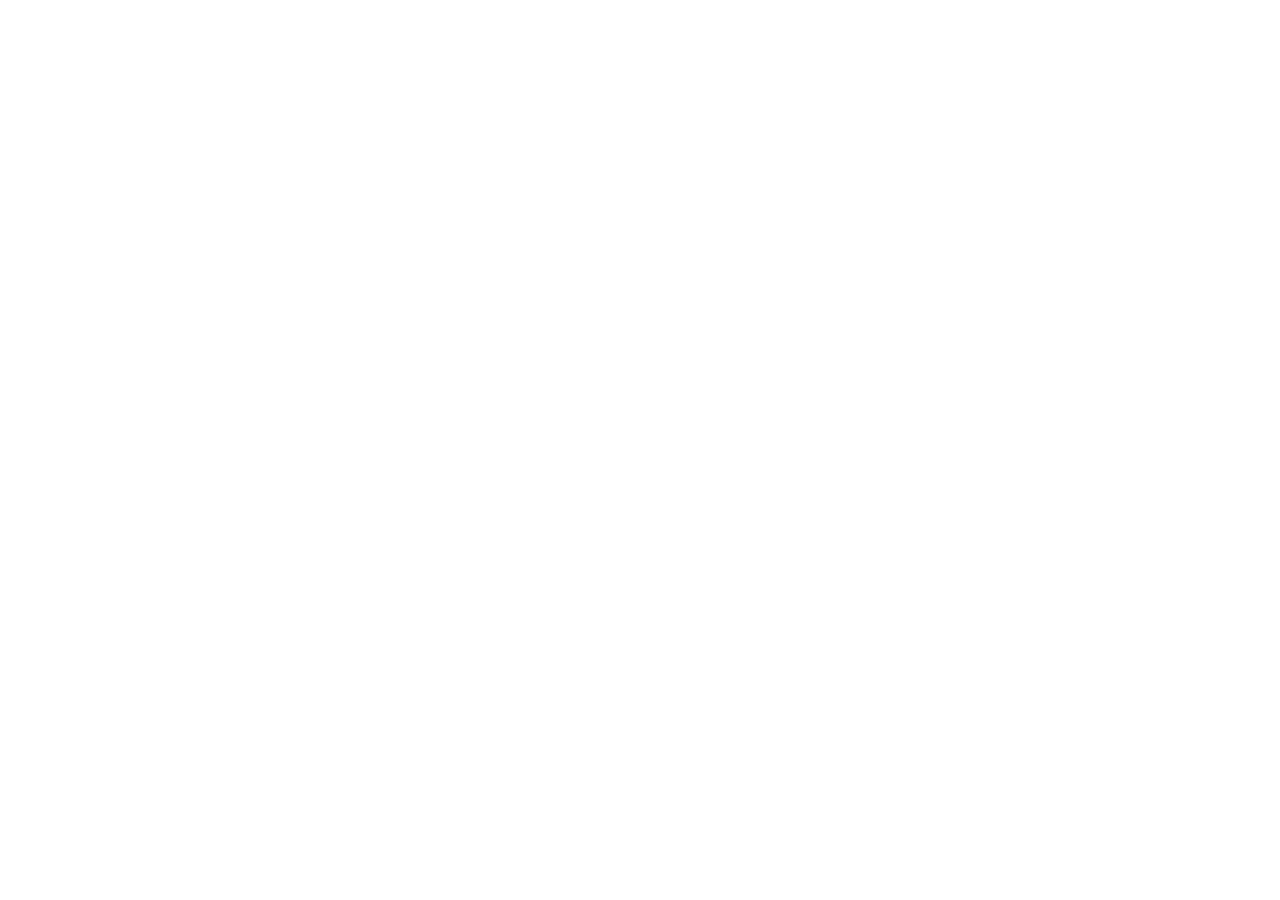
==== menu.html @ de5adb26 "Add initial Olive and Ember website files" ====
<!DOCTYPE html>
<html lang="en">
<head>
    <meta charset="UTF-8">
    <meta name="viewport" content="width=device-width, initial-scale=1.0">
    <title>Olive & Ember | Menu</title>
    <link rel="stylesheet" href="css/style.css">
</head>
<body>
    <!-- Navigation -->

    <!-- Main Content -->

    <!-- Footer -->
</body>
</html>
---- css/style.css ----
/* Olive & Ember Project - Starter Styles */

body {
    font-family: Arial, sans-serif;
    margin: 0;
    padding: 0;
}

/* Add your styles here */
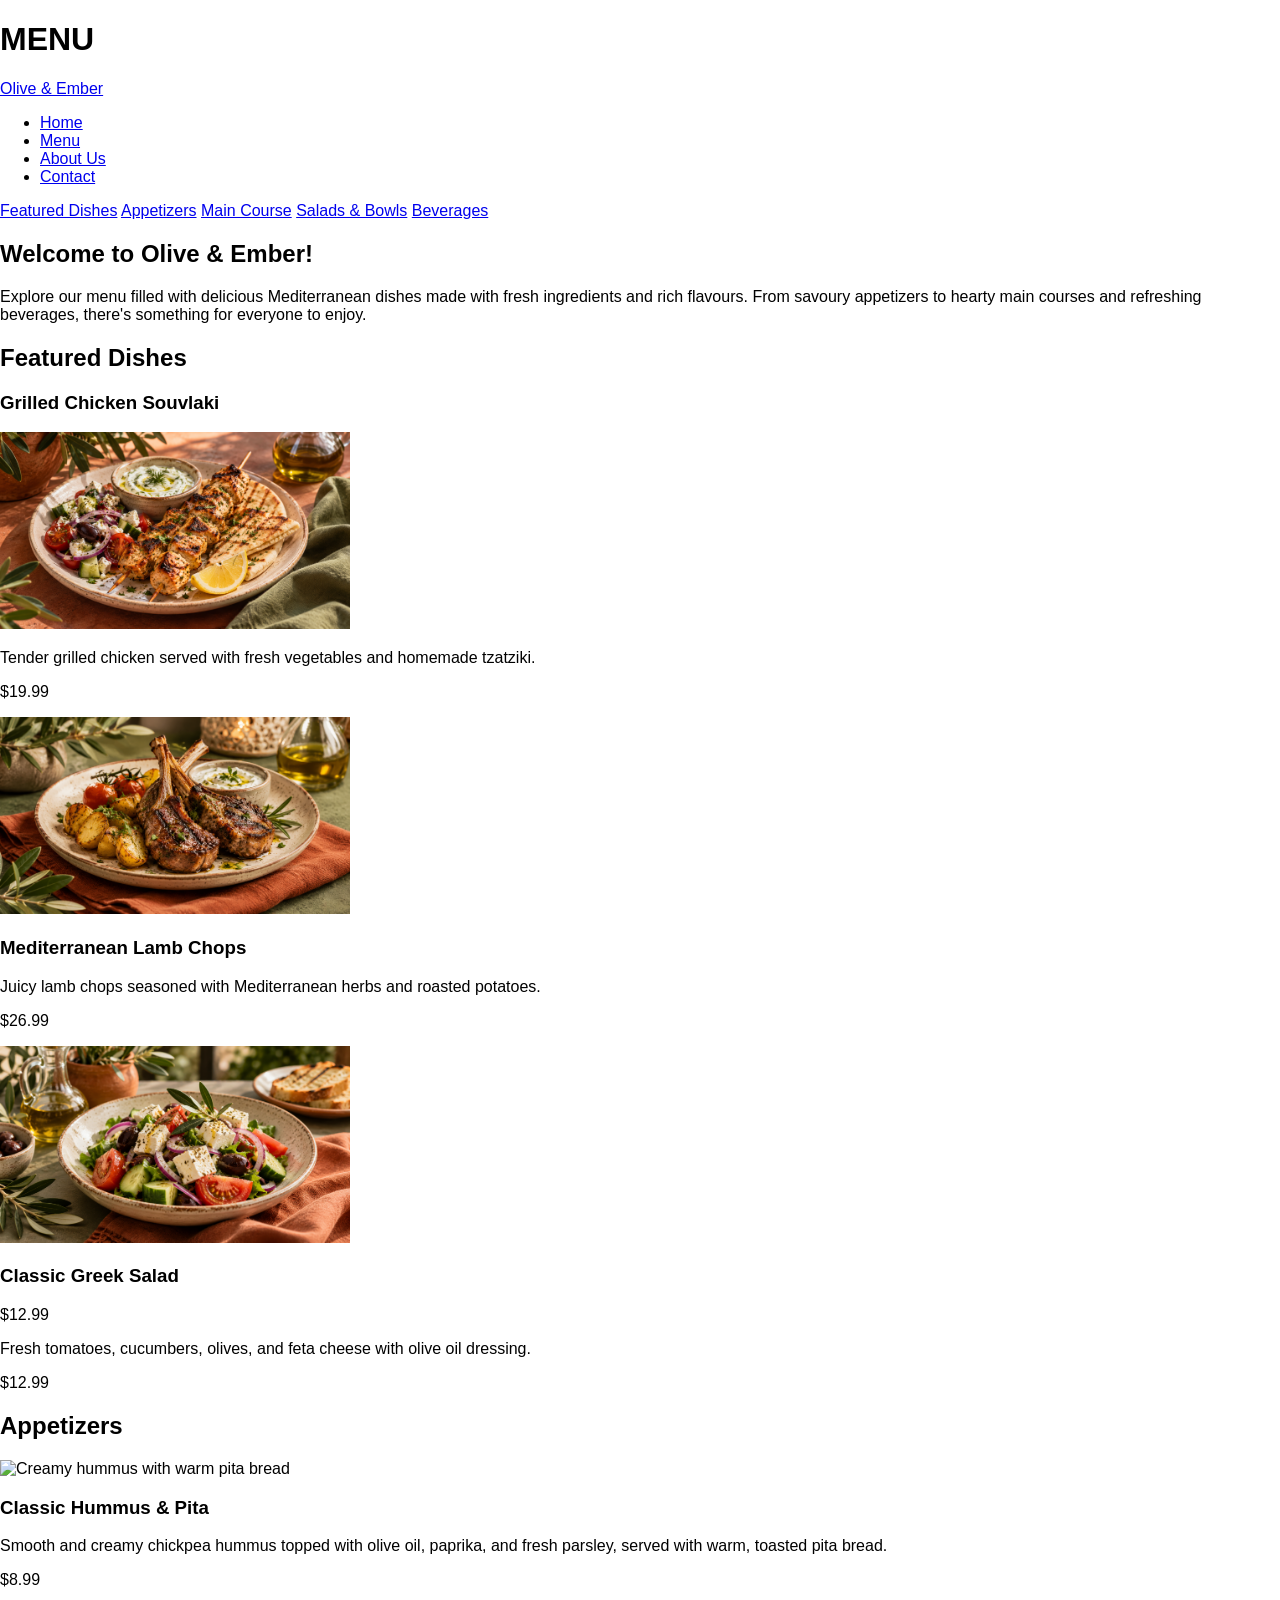
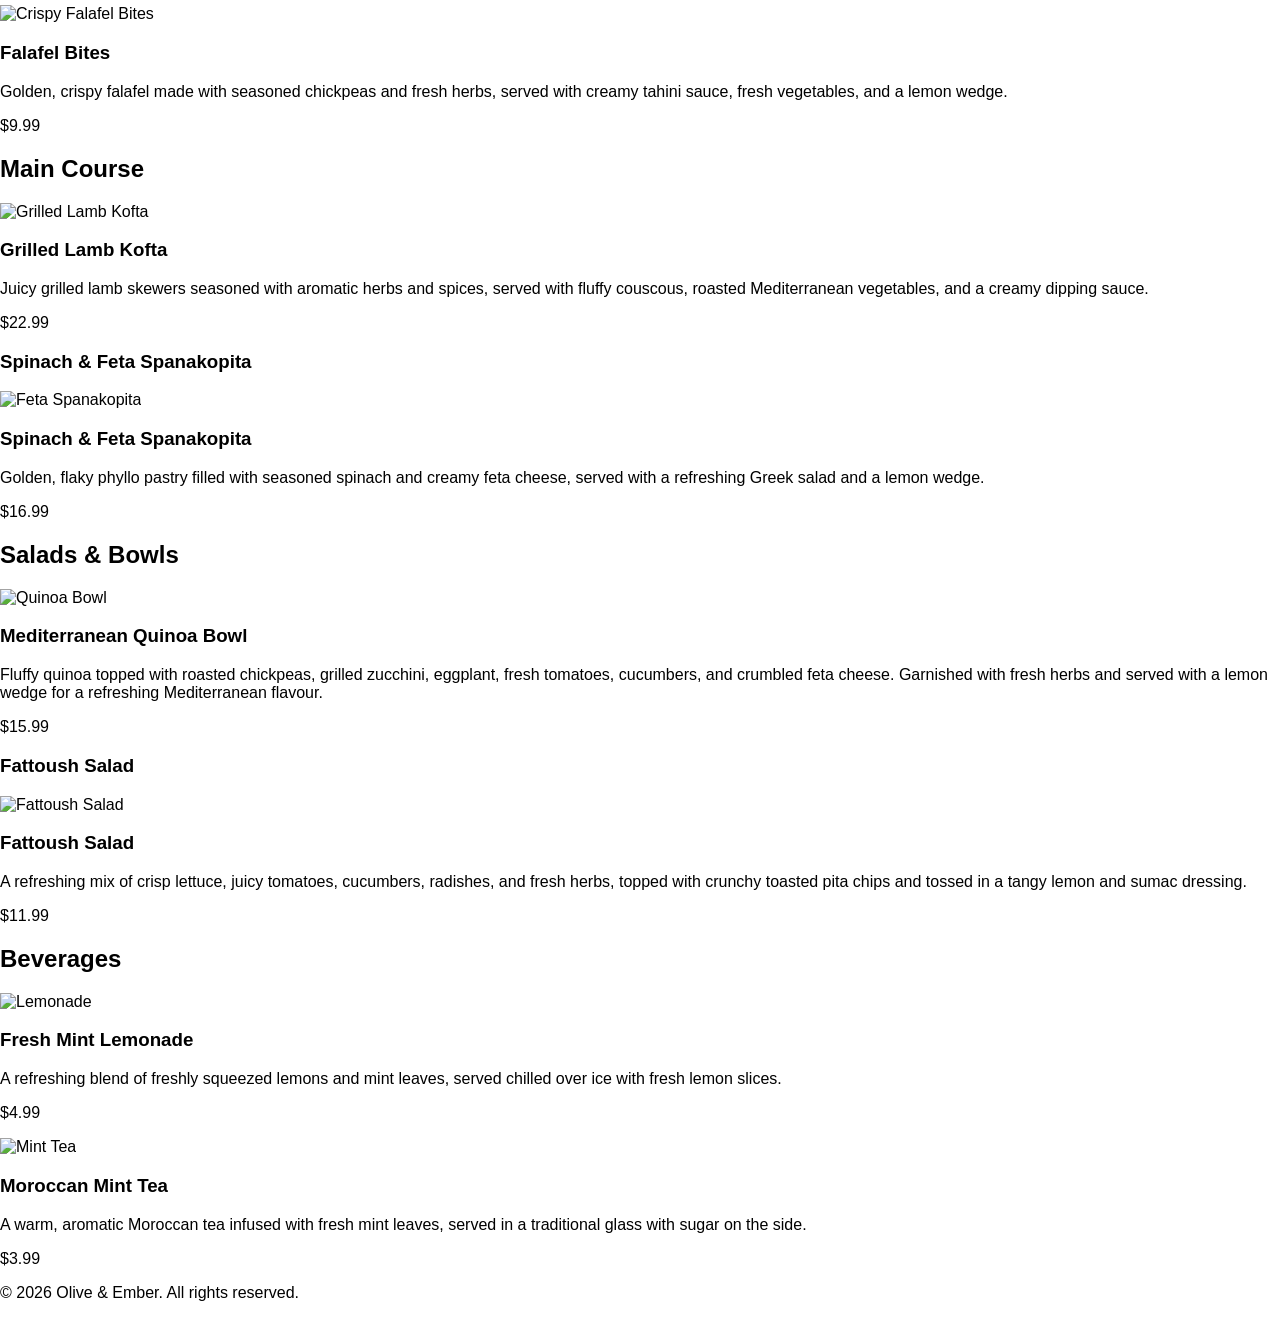
==== commit 6bc898f0: "Add completed Mediterranean menu page" ====
--- a/menu.html
+++ b/menu.html
@@ -3,14 +3,224 @@
 <head>
     <meta charset="UTF-8">
     <meta name="viewport" content="width=device-width, initial-scale=1.0">
-    <title>Olive & Ember | Menu</title>
+    <title>Menu</title>
+    <link rel="preconnect" href="https://fonts.googleapis.com">
+<link rel="preconnect" href="https://fonts.gstatic.com" crossorigin>
+<link href="https://fonts.googleapis.com/css2?family=Playfair+Display:wght@400;600;700&family=Poppins:wght@400;500;600&display=swap" rel="stylesheet">
     <link rel="stylesheet" href="css/style.css">
 </head>
+
+
 <body>
-    <!-- Navigation -->
-
-    <!-- Main Content -->
-
-    <!-- Footer -->
+
+    <header>
+        <h1>MENU</h1>
+
+  <nav class="site-nav">
+    <a href="index.html" class="logo">Olive & Ember</a>
+
+    <ul class="nav-links">
+      <li><a href="index.html">Home</a></li>
+      <li><a href="menu.html">Menu</a></li>
+      <li><a href="about.html">About Us</a></li>
+      <li><a href="contact.html">Contact</a></li>
+    </ul>
+  </nav>
+
+        <nav>
+            <a href="#featured-dishes">Featured Dishes</a>
+            <a href="#appetizers">Appetizers</a>
+            <a href="#main-course">Main Course</a>
+            <a href="#salads">Salads & Bowls</a>
+            <a href="#beverages">Beverages</a>
+        </nav>
+    </header>
+
+
+<main>
+
+    <section class="menu-intro">
+        <h2>Welcome to Olive & Ember!</h2>
+        <p>
+            Explore our menu filled with delicious
+            Mediterranean dishes made with fresh
+            ingredients and rich flavours.
+            From savoury appetizers to hearty main
+            courses and refreshing beverages,
+            there's something for everyone to enjoy.
+        </p>
+    </section>
+
+    <section id="featured-dishes">
+        <h2>Featured Dishes</h2>
+
+
+        <h3>Grilled Chicken Souvlaki</h3>
+        <article class="featured-card">
+                <img src="images/souvlaki.jpg"
+                    alt="Grilled chicken souvlaki with vegetables"
+                    width="350">
+            <p>
+                Tender grilled chicken served with fresh
+                vegetables and homemade tzatziki.
+            </p>
+            <p class="price">$19.99</p>
+        </article>
+
+
+        <article class="featured-card">
+            <img src="images/lamb.jpg"
+                 alt="Mediterranean lamb chops with potatoes"
+                 width="350">
+            <h3>Mediterranean Lamb Chops</h3>
+            <p>
+                Juicy lamb chops seasoned with Mediterranean
+                herbs and roasted potatoes.
+            </p>
+            <p class="price">$26.99</p>
+        </article>
+
+        <article class="featured-card">
+            <img src="images/salad.jpg"
+                 alt="Greek salad with feta cheese and olives"
+                 width="350">
+
+            <h3>Classic Greek Salad</h3>
+            <p class="price">$12.99</p>
+            <p>
+                Fresh tomatoes, cucumbers, olives,
+                and feta cheese with olive oil dressing.
+            </p>
+            <p class="price">$12.99</p>
+        </article>
+
+
+    </section>
+
+    <section id="appetizers">
+        <h2>Appetizers</h2>
+
+    
+<article class="dish-card">
+    <img src="images/Pita.jpg"
+         alt="Creamy hummus with warm pita bread"
+         width="350">
+
+    <h3>Classic Hummus & Pita</h3>
+
+    <p>
+        Smooth and creamy chickpea hummus
+        topped with olive oil, paprika,
+        and fresh parsley, served with
+        warm, toasted pita bread.
+    </p>
+    <p class="price">$8.99</p>
+</article>
+
+    
+        <article class="appetizers-card">
+            <img src="images/Falafel"
+                 alt="Crispy Falafel Bites"
+                 width="350">
+        <h3>Falafel Bites</h3>
+            <p>
+                Golden, crispy falafel made with seasoned chickpeas and fresh herbs, served with creamy tahini sauce, fresh vegetables, and a lemon wedge.
+            </p>
+        <p class="price">$9.99</p>
+        </article>
+    </section>
+
+
+    <section id="main-course">
+        <h2>Main Course</h2>
+            
+        <article class="main-course-card">
+            <img src="images/Lamb"
+                 alt="Grilled Lamb Kofta"
+                 width="350">
+            <h3>Grilled Lamb Kofta</h3>
+            <p>
+                Juicy grilled lamb skewers seasoned with aromatic herbs and spices, served with fluffy couscous, roasted Mediterranean vegetables, and a creamy dipping sauce.
+            </p>
+            <p class="price">$22.99</p>
+        </article>
+
+        <h3>Spinach & Feta Spanakopita</h3>
+        <article class="main-course-card">
+            <img src="images/Spanakopita"
+                 alt="Feta Spanakopita"
+                 width="350">
+        <h3>Spinach & Feta Spanakopita</h3>
+            <p>
+                Golden, flaky phyllo pastry filled with seasoned spinach and creamy feta cheese, served with a refreshing Greek salad and a lemon wedge.
+            </p>
+            <p class="price">$16.99</p>
+        </article>
+    </section>
+
+
+    <section id="salads">
+        <h2>Salads & Bowls</h2>
+
+    
+        <article class="main-course-card">
+            <img src="images/Quinoa"
+                 alt="Quinoa Bowl"
+                 width="350">
+        <h3>Mediterranean Quinoa Bowl</h3>
+
+            <p>
+                Fluffy quinoa topped with roasted chickpeas, grilled zucchini, eggplant, fresh tomatoes, cucumbers, and crumbled feta cheese. Garnished with fresh herbs and served with a lemon wedge for a refreshing Mediterranean flavour.
+            </p>
+            <p class="price">$15.99</p>
+        </article>
+
+        <h3>Fattoush Salad</h3>
+        <article class="main-course-card">
+            <img src="images/Fattoush"
+                 alt="Fattoush Salad"
+                 width="350">
+            <h3>Fattoush Salad</h3>
+            <p>
+                A refreshing mix of crisp lettuce, juicy tomatoes, cucumbers, radishes, and fresh herbs, topped with crunchy toasted pita chips and tossed in a tangy lemon and sumac dressing.
+            </p>
+            <p class="price">$11.99</p>
+        </article>
+    </section>
+
+
+    <section id="beverages">
+        <h2>Beverages</h2>
+
+        <article class="main-course-card">
+            <img src="images/Lemonade"
+                 alt="Lemonade"
+                 width="350">
+            <h3>Fresh Mint Lemonade</h3>
+            <p>
+                A refreshing blend of freshly squeezed lemons and mint leaves, served chilled over ice with fresh lemon slices.
+            </p>
+            <p class="price">$4.99</p>
+        </article>
+
+        <article class="main-course-card">
+            <img src="images/Tea"
+                 alt="Mint Tea"
+                 width="350">
+            <h3>Moroccan Mint Tea</h3>
+            <p>
+                A warm, aromatic Moroccan tea infused with fresh mint leaves, served in a traditional glass with sugar on the side.
+            </p>
+            <p class="price">$3.99</p>
+        </article>
+    </section>
+
+    <footer>
+        <p>&copy; 2026 Olive & Ember. All rights reserved.</p>
+    </footer>
+
+</main>
+
+
 </body>
 </html>
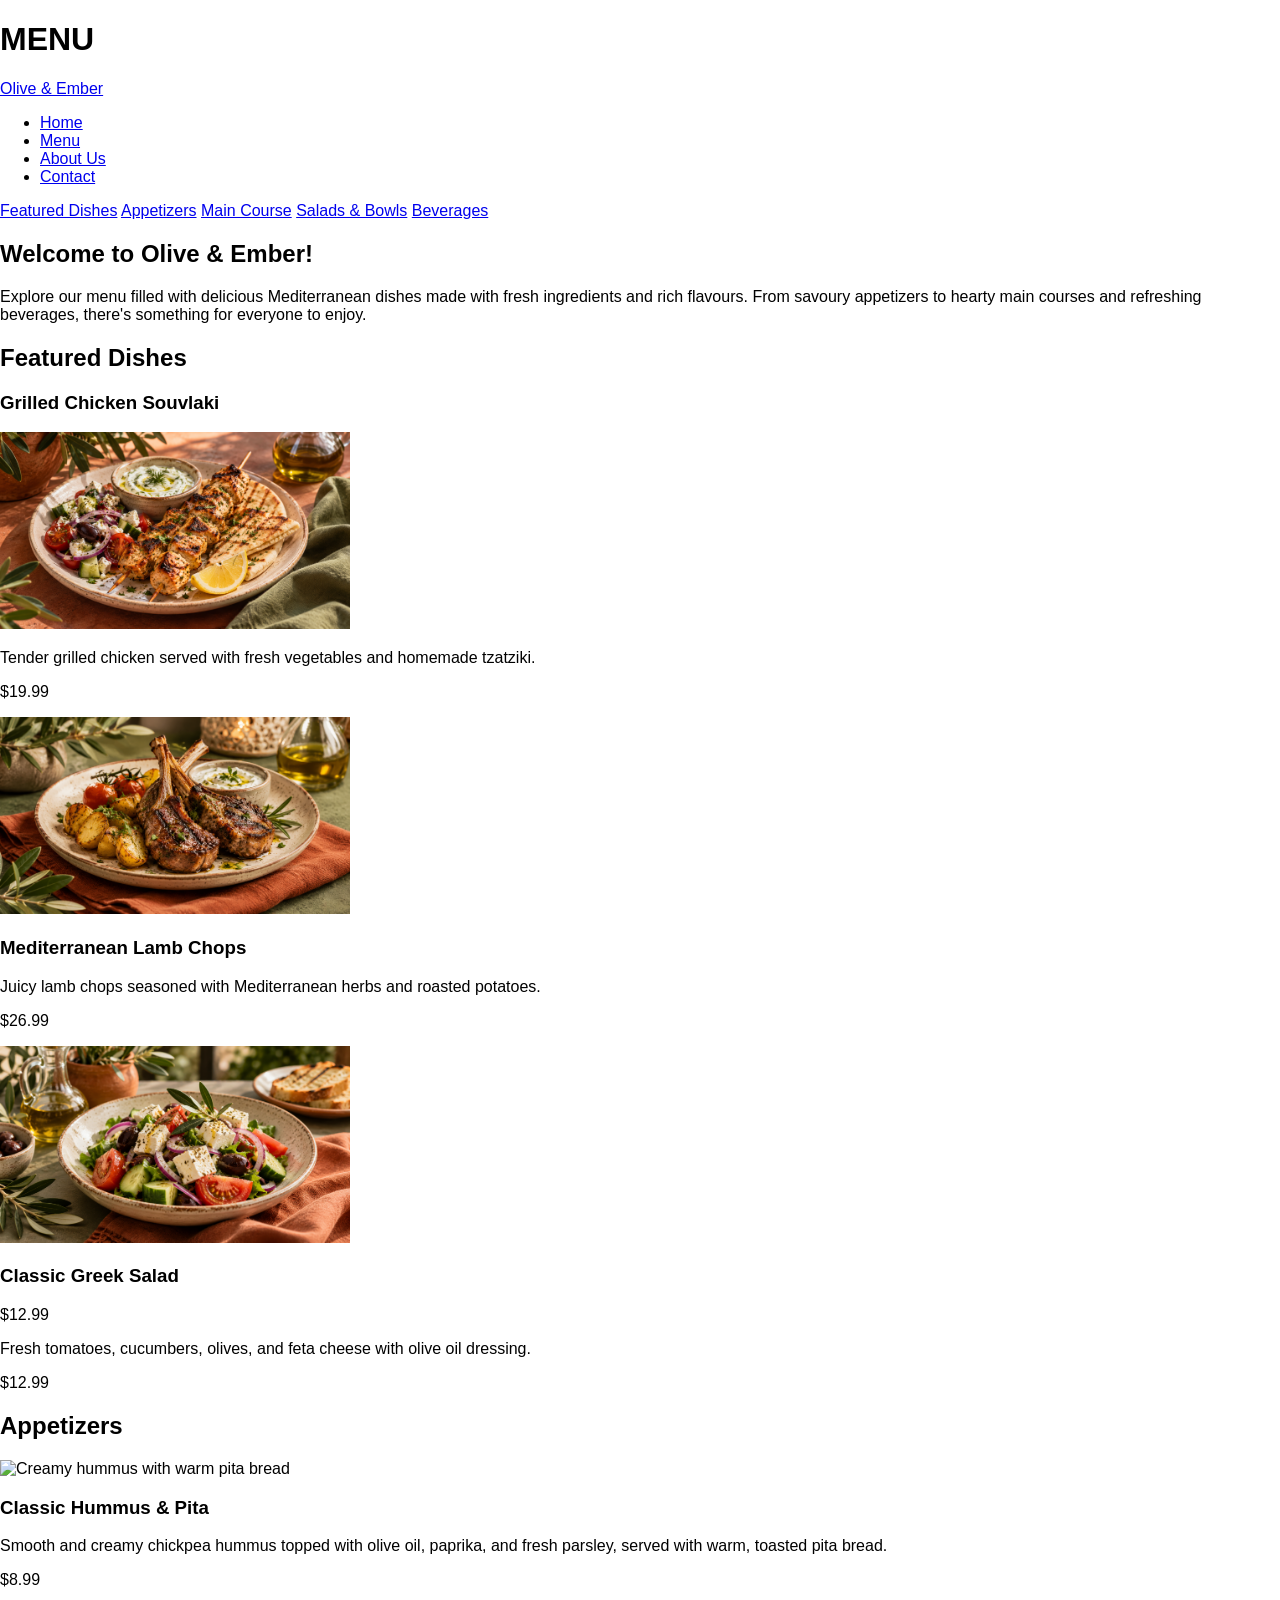
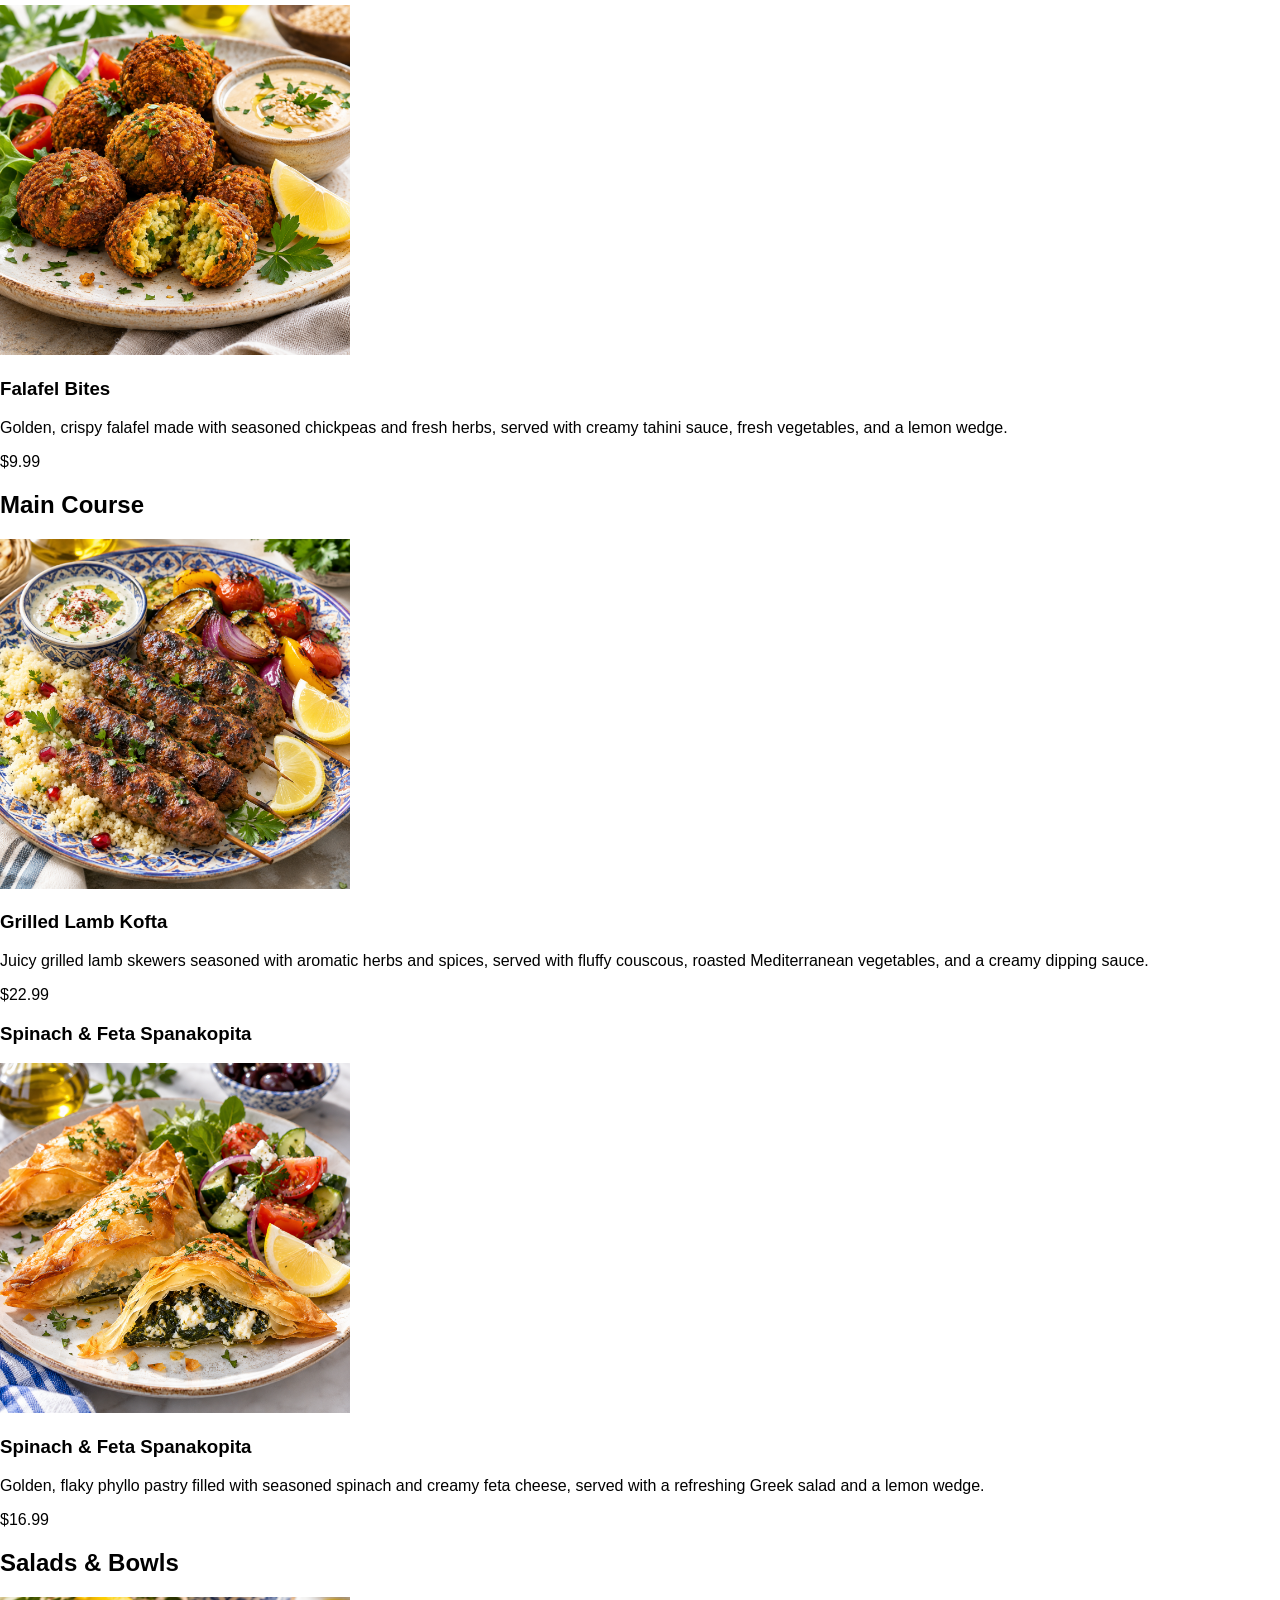
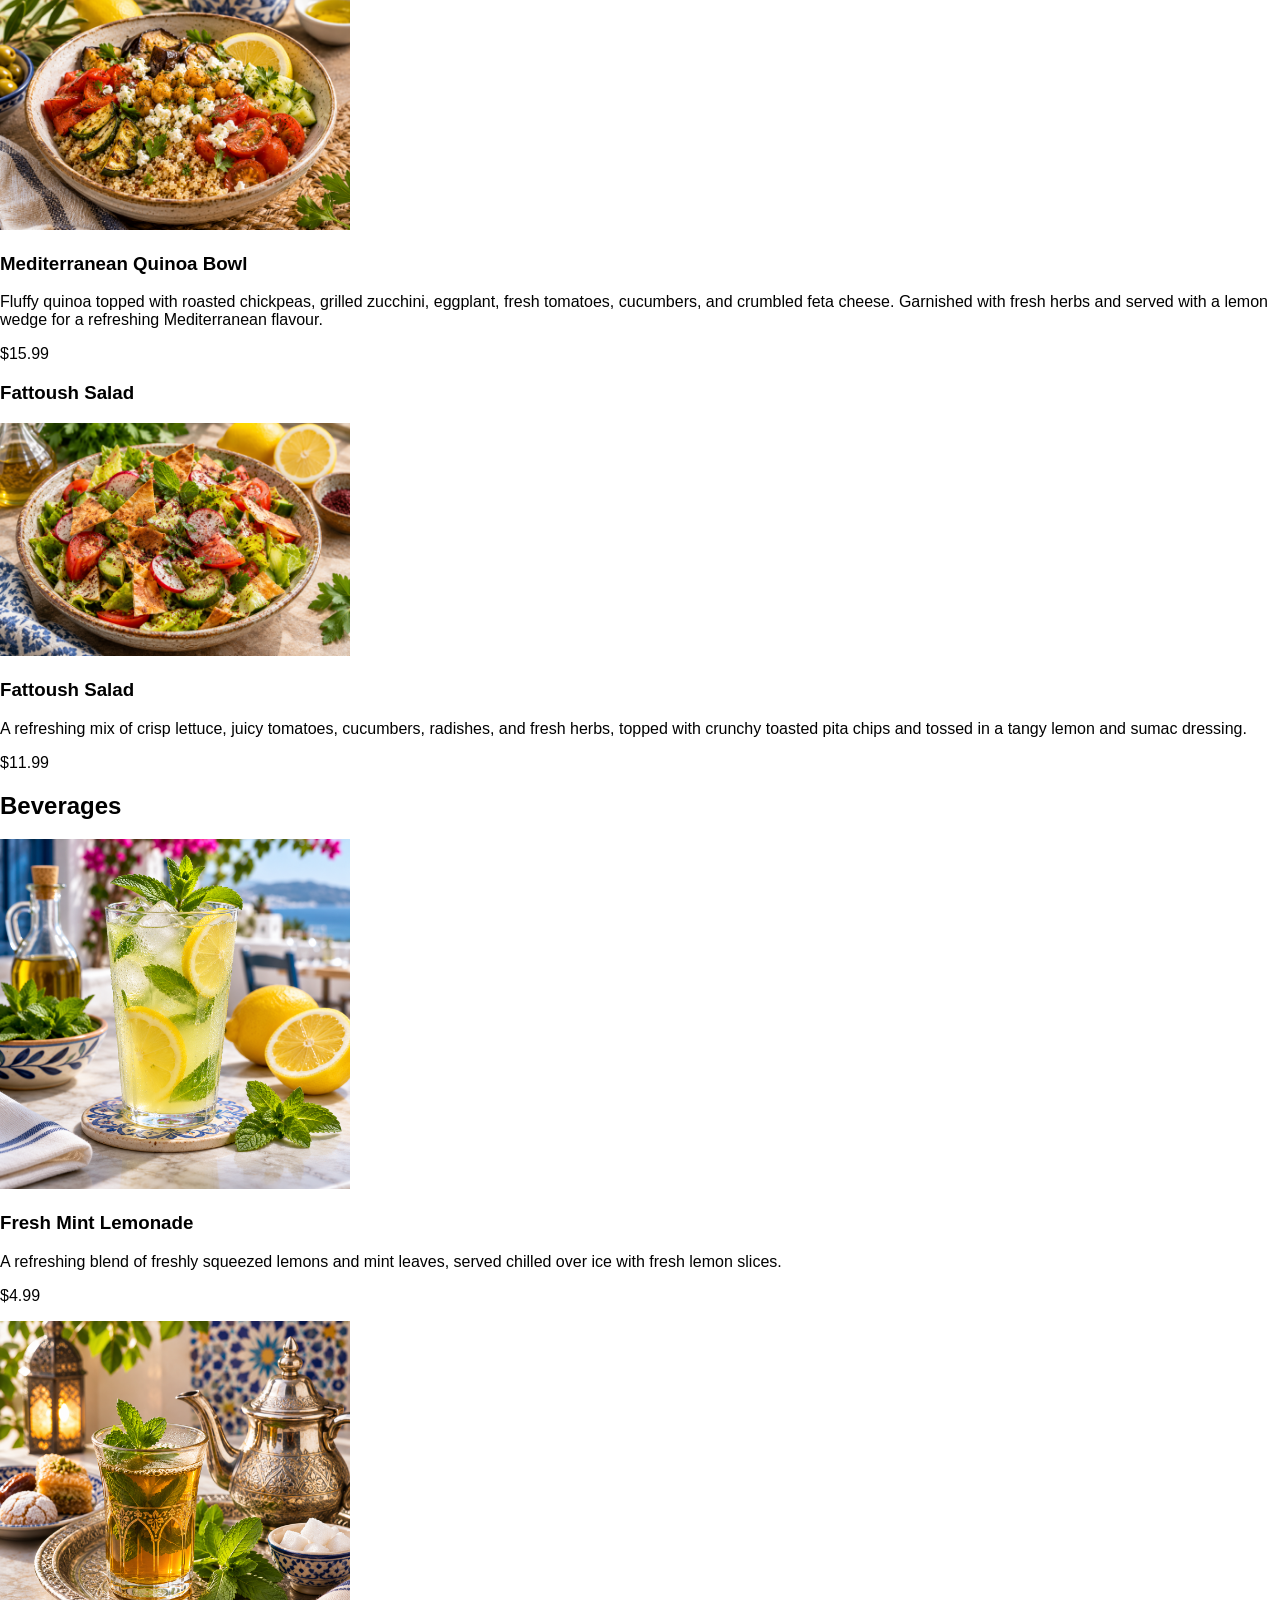
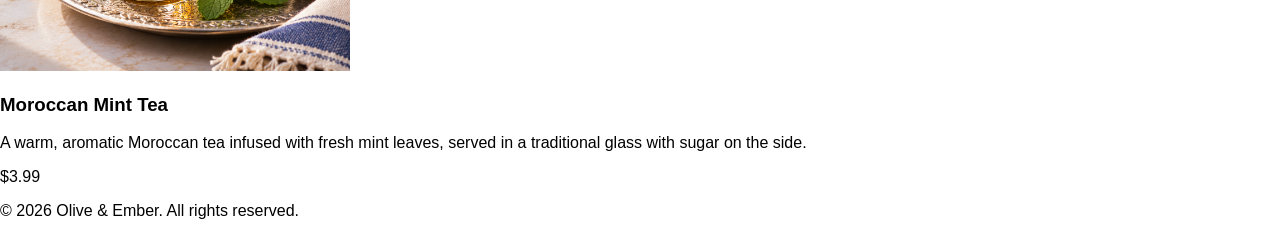
==== commit ff2ac302: "added .png on some of the pictures" ====
--- a/menu.html
+++ b/menu.html
@@ -119,7 +119,7 @@
 
     
         <article class="appetizers-card">
-            <img src="images/Falafel"
+            <img src="images/Falafel.png"
                  alt="Crispy Falafel Bites"
                  width="350">
         <h3>Falafel Bites</h3>
@@ -135,7 +135,7 @@
         <h2>Main Course</h2>
             
         <article class="main-course-card">
-            <img src="images/Lamb"
+            <img src="images/Lamb.png"
                  alt="Grilled Lamb Kofta"
                  width="350">
             <h3>Grilled Lamb Kofta</h3>
@@ -147,7 +147,7 @@
 
         <h3>Spinach & Feta Spanakopita</h3>
         <article class="main-course-card">
-            <img src="images/Spanakopita"
+            <img src="images/Spanakopita.png"
                  alt="Feta Spanakopita"
                  width="350">
         <h3>Spinach & Feta Spanakopita</h3>
@@ -164,7 +164,7 @@
 
     
         <article class="main-course-card">
-            <img src="images/Quinoa"
+            <img src="images/Quinoa.png"
                  alt="Quinoa Bowl"
                  width="350">
         <h3>Mediterranean Quinoa Bowl</h3>
@@ -177,7 +177,7 @@
 
         <h3>Fattoush Salad</h3>
         <article class="main-course-card">
-            <img src="images/Fattoush"
+            <img src="images/Fattoush.png"
                  alt="Fattoush Salad"
                  width="350">
             <h3>Fattoush Salad</h3>
@@ -193,7 +193,7 @@
         <h2>Beverages</h2>
 
         <article class="main-course-card">
-            <img src="images/Lemonade"
+            <img src="images/Lemonade.png"
                  alt="Lemonade"
                  width="350">
             <h3>Fresh Mint Lemonade</h3>
@@ -204,7 +204,7 @@
         </article>
 
         <article class="main-course-card">
-            <img src="images/Tea"
+            <img src="images/Tea.png"
                  alt="Mint Tea"
                  width="350">
             <h3>Moroccan Mint Tea</h3>
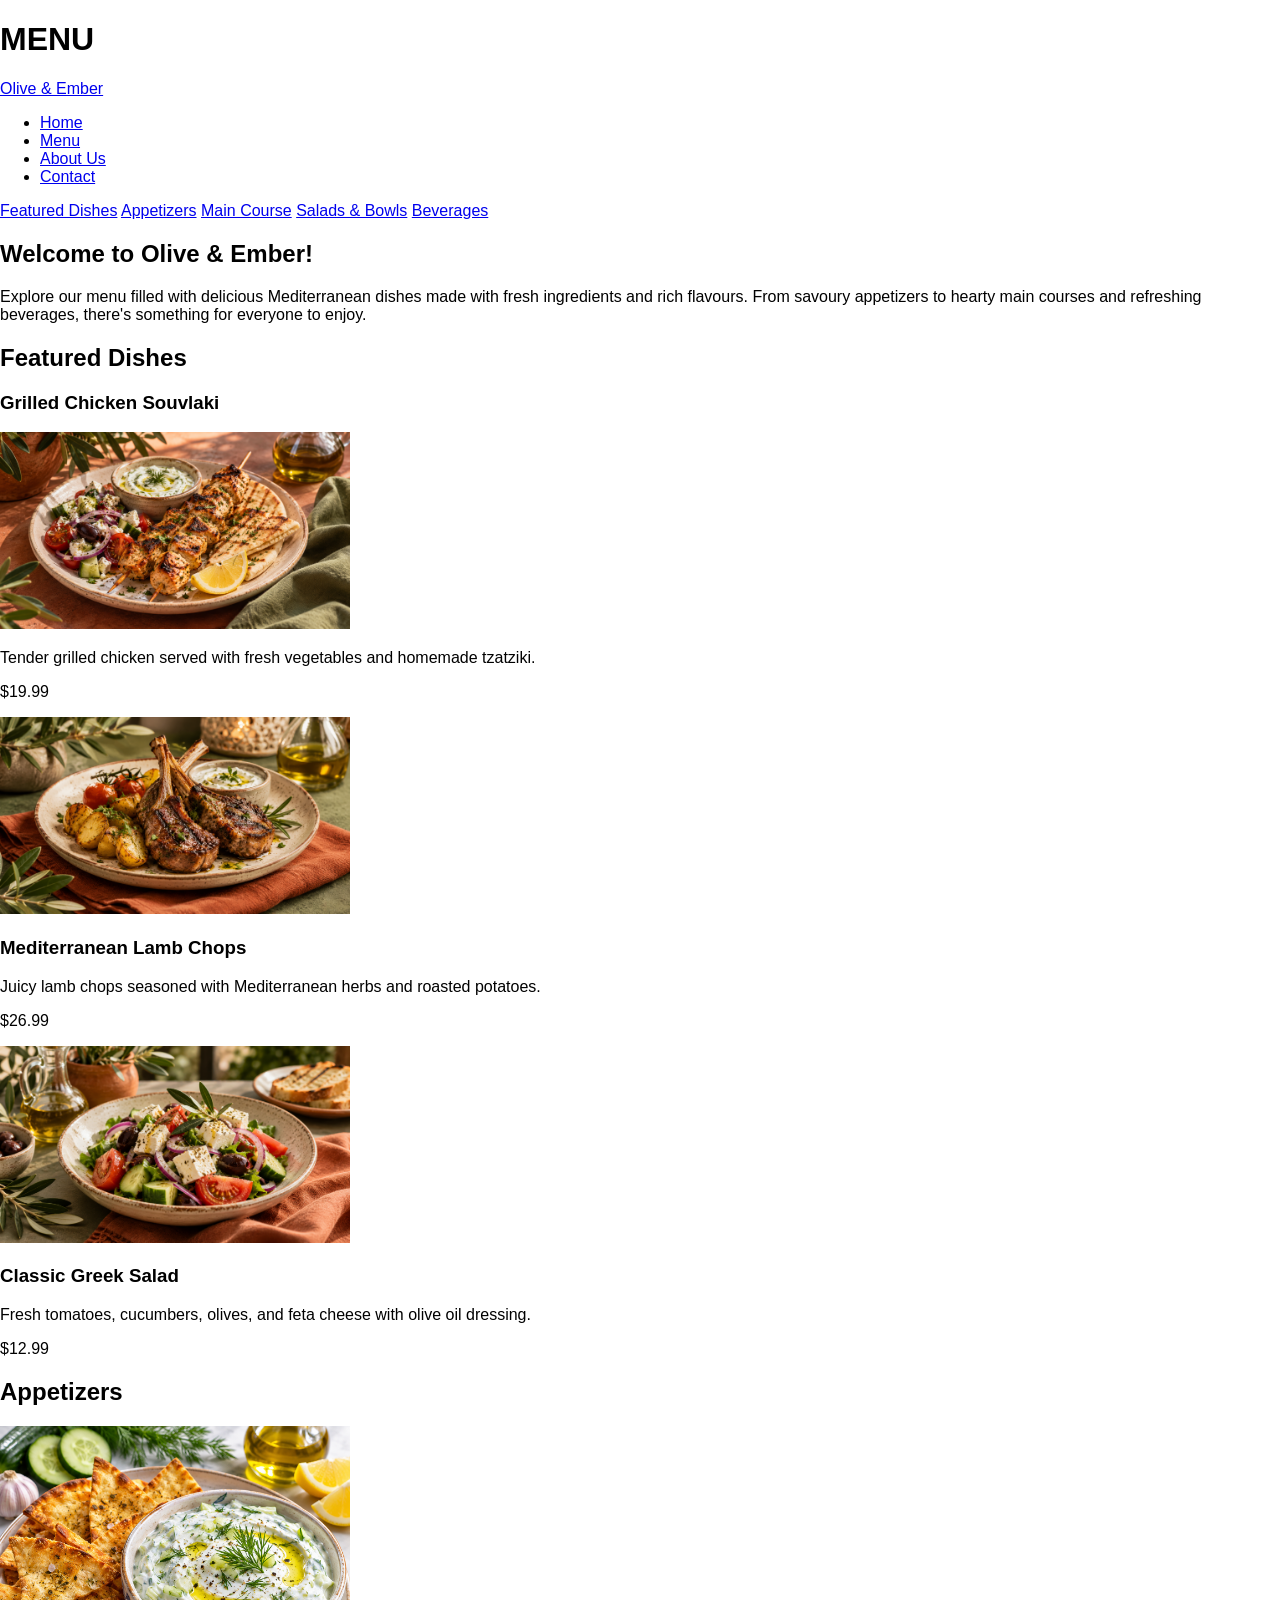
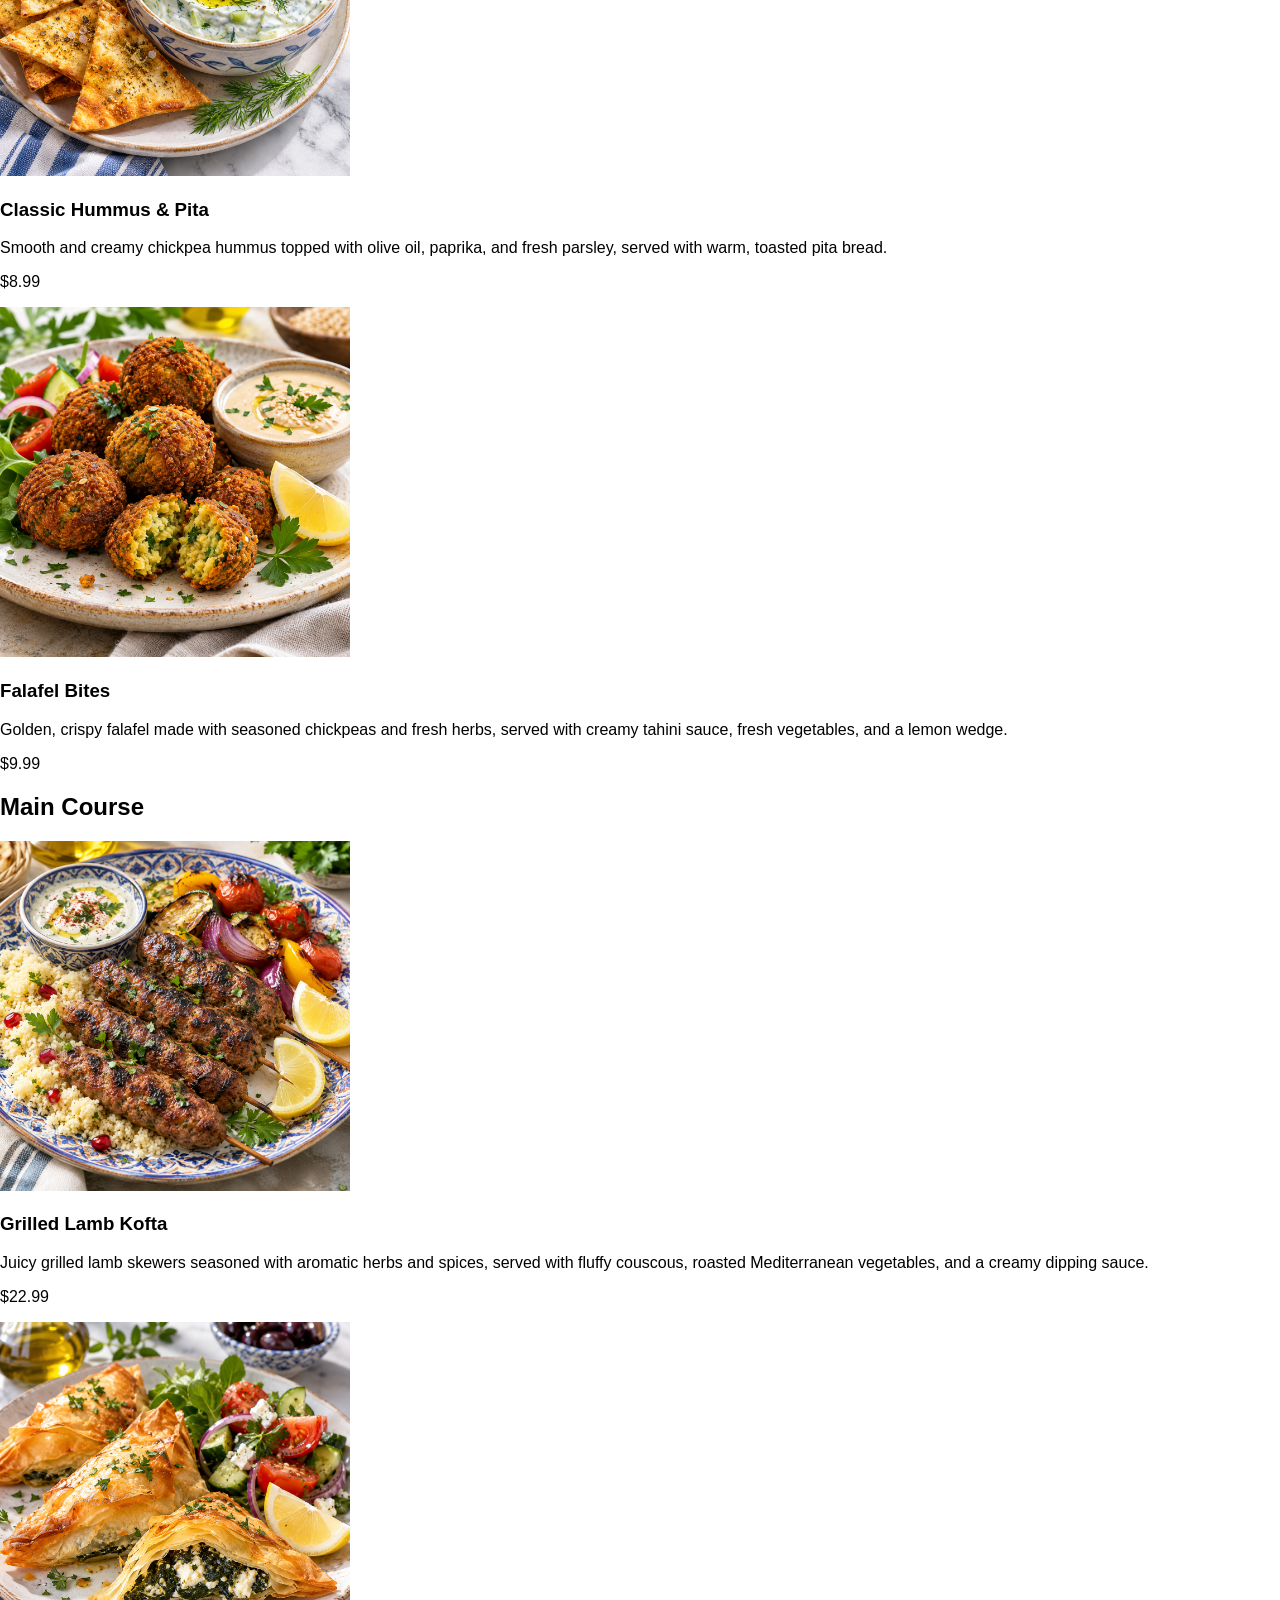
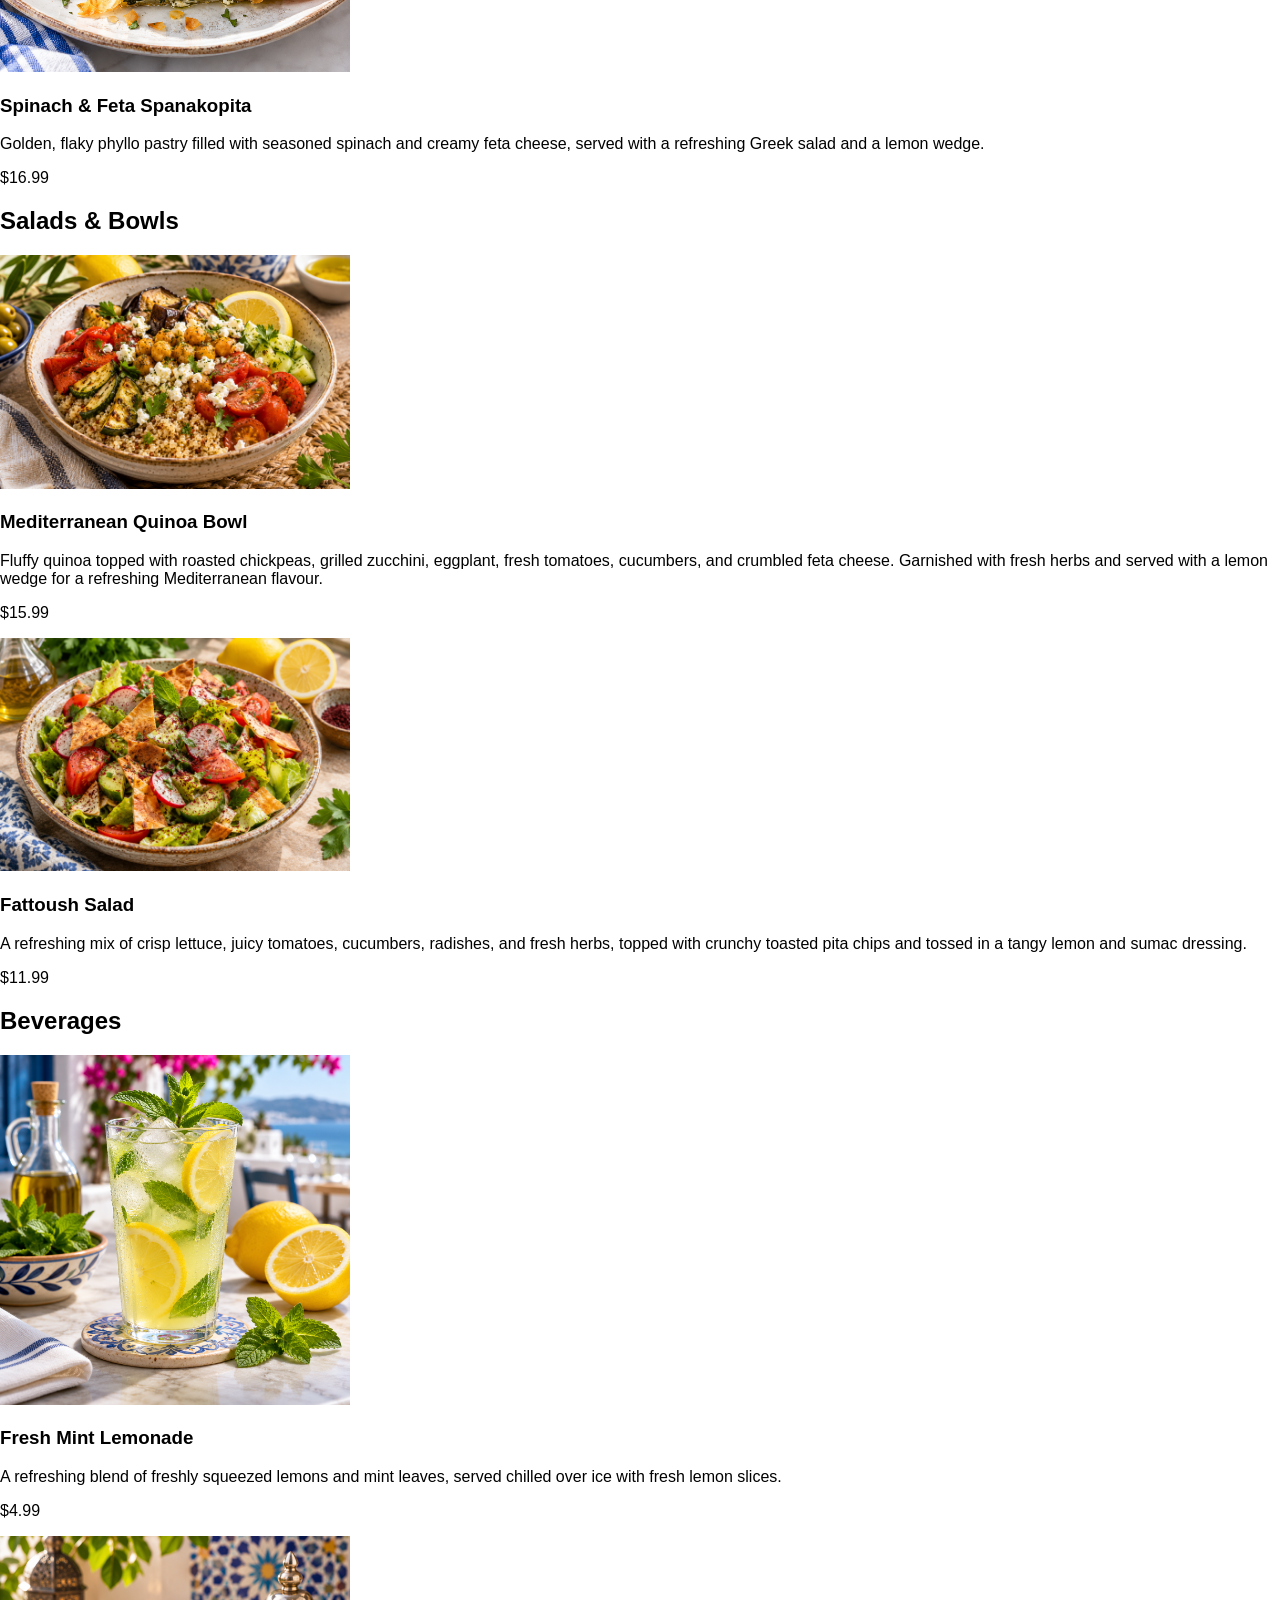
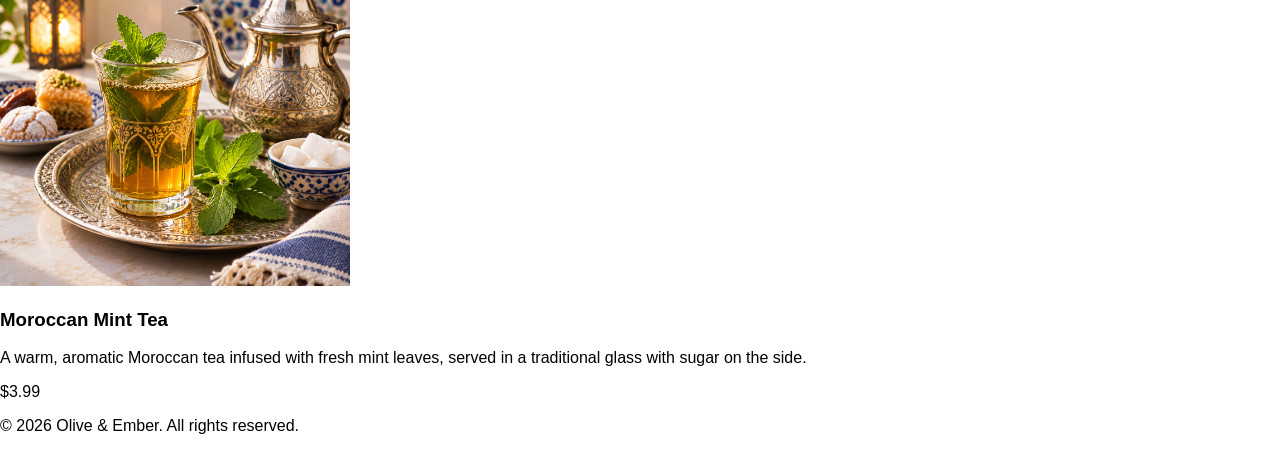
==== commit e195840f: "Update menu.html Fix menu HTML structure and image paths" ====
--- a/menu.html
+++ b/menu.html
@@ -1,31 +1,33 @@
+
 <!DOCTYPE html>
 <html lang="en">
 <head>
     <meta charset="UTF-8">
     <meta name="viewport" content="width=device-width, initial-scale=1.0">
     <title>Menu</title>
+
     <link rel="preconnect" href="https://fonts.googleapis.com">
-<link rel="preconnect" href="https://fonts.gstatic.com" crossorigin>
-<link href="https://fonts.googleapis.com/css2?family=Playfair+Display:wght@400;600;700&family=Poppins:wght@400;500;600&display=swap" rel="stylesheet">
+    <link rel="preconnect" href="https://fonts.gstatic.com" crossorigin>
+    <link href="https://fonts.googleapis.com/css2?family=Playfair+Display:wght@400;600;700&family=Poppins:wght@400;500;600&display=swap" rel="stylesheet">
+
     <link rel="stylesheet" href="css/style.css">
 </head>
 
-
 <body>
 
     <header>
         <h1>MENU</h1>
 
-  <nav class="site-nav">
-    <a href="index.html" class="logo">Olive & Ember</a>
-
-    <ul class="nav-links">
-      <li><a href="index.html">Home</a></li>
-      <li><a href="menu.html">Menu</a></li>
-      <li><a href="about.html">About Us</a></li>
-      <li><a href="contact.html">Contact</a></li>
-    </ul>
-  </nav>
+        <nav class="site-nav">
+            <a href="index.html" class="logo">Olive & Ember</a>
+
+            <ul class="nav-links">
+                <li><a href="index.html">Home</a></li>
+                <li><a href="menu.html">Menu</a></li>
+                <li><a href="about.html">About Us</a></li>
+                <li><a href="contact.html">Contact</a></li>
+            </ul>
+        </nav>
 
         <nav>
             <a href="#featured-dishes">Featured Dishes</a>
@@ -36,191 +38,176 @@
         </nav>
     </header>
 
-
-<main>
-
-    <section class="menu-intro">
-        <h2>Welcome to Olive & Ember!</h2>
-        <p>
-            Explore our menu filled with delicious
-            Mediterranean dishes made with fresh
-            ingredients and rich flavours.
-            From savoury appetizers to hearty main
-            courses and refreshing beverages,
-            there's something for everyone to enjoy.
-        </p>
-    </section>
-
-    <section id="featured-dishes">
-        <h2>Featured Dishes</h2>
-
-
-        <h3>Grilled Chicken Souvlaki</h3>
-        <article class="featured-card">
+    <main>
+
+        <section class="menu-intro">
+            <h2>Welcome to Olive & Ember!</h2>
+            <p>
+                Explore our menu filled with delicious
+                Mediterranean dishes made with fresh
+                ingredients and rich flavours.
+                From savoury appetizers to hearty main
+                courses and refreshing beverages,
+                there's something for everyone to enjoy.
+            </p>
+        </section>
+
+        <section id="featured-dishes">
+            <h2>Featured Dishes</h2>
+
+            <article class="featured-card">
+                <h3>Grilled Chicken Souvlaki</h3>
                 <img src="images/souvlaki.jpg"
-                    alt="Grilled chicken souvlaki with vegetables"
-                    width="350">
-            <p>
-                Tender grilled chicken served with fresh
-                vegetables and homemade tzatziki.
-            </p>
-            <p class="price">$19.99</p>
-        </article>
-
-
-        <article class="featured-card">
-            <img src="images/lamb.jpg"
-                 alt="Mediterranean lamb chops with potatoes"
-                 width="350">
-            <h3>Mediterranean Lamb Chops</h3>
-            <p>
-                Juicy lamb chops seasoned with Mediterranean
-                herbs and roasted potatoes.
-            </p>
-            <p class="price">$26.99</p>
-        </article>
-
-        <article class="featured-card">
-            <img src="images/salad.jpg"
-                 alt="Greek salad with feta cheese and olives"
-                 width="350">
-
-            <h3>Classic Greek Salad</h3>
-            <p class="price">$12.99</p>
-            <p>
-                Fresh tomatoes, cucumbers, olives,
-                and feta cheese with olive oil dressing.
-            </p>
-            <p class="price">$12.99</p>
-        </article>
-
-
-    </section>
-
-    <section id="appetizers">
-        <h2>Appetizers</h2>
-
-    
-<article class="dish-card">
-    <img src="images/Pita.jpg"
-         alt="Creamy hummus with warm pita bread"
-         width="350">
-
-    <h3>Classic Hummus & Pita</h3>
-
-    <p>
-        Smooth and creamy chickpea hummus
-        topped with olive oil, paprika,
-        and fresh parsley, served with
-        warm, toasted pita bread.
-    </p>
-    <p class="price">$8.99</p>
-</article>
-
-    
-        <article class="appetizers-card">
-            <img src="images/Falafel.png"
-                 alt="Crispy Falafel Bites"
-                 width="350">
-        <h3>Falafel Bites</h3>
-            <p>
-                Golden, crispy falafel made with seasoned chickpeas and fresh herbs, served with creamy tahini sauce, fresh vegetables, and a lemon wedge.
-            </p>
-        <p class="price">$9.99</p>
-        </article>
-    </section>
-
-
-    <section id="main-course">
-        <h2>Main Course</h2>
-            
-        <article class="main-course-card">
-            <img src="images/Lamb.png"
-                 alt="Grilled Lamb Kofta"
-                 width="350">
-            <h3>Grilled Lamb Kofta</h3>
-            <p>
-                Juicy grilled lamb skewers seasoned with aromatic herbs and spices, served with fluffy couscous, roasted Mediterranean vegetables, and a creamy dipping sauce.
-            </p>
-            <p class="price">$22.99</p>
-        </article>
-
-        <h3>Spinach & Feta Spanakopita</h3>
-        <article class="main-course-card">
-            <img src="images/Spanakopita.png"
-                 alt="Feta Spanakopita"
-                 width="350">
-        <h3>Spinach & Feta Spanakopita</h3>
-            <p>
-                Golden, flaky phyllo pastry filled with seasoned spinach and creamy feta cheese, served with a refreshing Greek salad and a lemon wedge.
-            </p>
-            <p class="price">$16.99</p>
-        </article>
-    </section>
-
-
-    <section id="salads">
-        <h2>Salads & Bowls</h2>
-
-    
-        <article class="main-course-card">
-            <img src="images/Quinoa.png"
-                 alt="Quinoa Bowl"
-                 width="350">
-        <h3>Mediterranean Quinoa Bowl</h3>
-
-            <p>
-                Fluffy quinoa topped with roasted chickpeas, grilled zucchini, eggplant, fresh tomatoes, cucumbers, and crumbled feta cheese. Garnished with fresh herbs and served with a lemon wedge for a refreshing Mediterranean flavour.
-            </p>
-            <p class="price">$15.99</p>
-        </article>
-
-        <h3>Fattoush Salad</h3>
-        <article class="main-course-card">
-            <img src="images/Fattoush.png"
-                 alt="Fattoush Salad"
-                 width="350">
-            <h3>Fattoush Salad</h3>
-            <p>
-                A refreshing mix of crisp lettuce, juicy tomatoes, cucumbers, radishes, and fresh herbs, topped with crunchy toasted pita chips and tossed in a tangy lemon and sumac dressing.
-            </p>
-            <p class="price">$11.99</p>
-        </article>
-    </section>
-
-
-    <section id="beverages">
-        <h2>Beverages</h2>
-
-        <article class="main-course-card">
-            <img src="images/Lemonade.png"
-                 alt="Lemonade"
-                 width="350">
-            <h3>Fresh Mint Lemonade</h3>
-            <p>
-                A refreshing blend of freshly squeezed lemons and mint leaves, served chilled over ice with fresh lemon slices.
-            </p>
-            <p class="price">$4.99</p>
-        </article>
-
-        <article class="main-course-card">
-            <img src="images/Tea.png"
-                 alt="Mint Tea"
-                 width="350">
-            <h3>Moroccan Mint Tea</h3>
-            <p>
-                A warm, aromatic Moroccan tea infused with fresh mint leaves, served in a traditional glass with sugar on the side.
-            </p>
-            <p class="price">$3.99</p>
-        </article>
-    </section>
-
-    <footer>
+                     alt="Grilled chicken souvlaki with vegetables"
+                     width="350">
+                <p>
+                    Tender grilled chicken served with fresh
+                    vegetables and homemade tzatziki.
+                </p>
+                <p class="price">$19.99</p>
+            </article>
+
+            <article class="featured-card">
+                <img src="images/lamb.jpg"
+                     alt="Mediterranean lamb chops with potatoes"
+                     width="350">
+                <h3>Mediterranean Lamb Chops</h3>
+                <p>
+                    Juicy lamb chops seasoned with Mediterranean
+                    herbs and roasted potatoes.
+                </p>
+                <p class="price">$26.99</p>
+            </article>
+
+            <article class="featured-card">
+                <img src="images/salad.jpg"
+                     alt="Greek salad with feta cheese and olives"
+                     width="350">
+                <h3>Classic Greek Salad</h3>
+                <p>
+                    Fresh tomatoes, cucumbers, olives,
+                    and feta cheese with olive oil dressing.
+                </p>
+                <p class="price">$12.99</p>
+            </article>
+
+        </section>
+
+        <section id="appetizers">
+            <h2>Appetizers</h2>
+
+            <article class="dish-card">
+                <img src="images/Pita.png"
+                     alt="Creamy hummus with warm pita bread"
+                     width="350">
+
+                <h3>Classic Hummus & Pita</h3>
+
+                <p>
+                    Smooth and creamy chickpea hummus
+                    topped with olive oil, paprika,
+                    and fresh parsley, served with
+                    warm, toasted pita bread.
+                </p>
+                <p class="price">$8.99</p>
+            </article>
+
+            <article class="appetizers-card">
+                <img src="images/Falafel.png"
+                     alt="Crispy Falafel Bites"
+                     width="350">
+                <h3>Falafel Bites</h3>
+                <p>
+                    Golden, crispy falafel made with seasoned chickpeas and fresh herbs, served with creamy tahini sauce, fresh vegetables, and a lemon wedge.
+                </p>
+                <p class="price">$9.99</p>
+            </article>
+        </section>
+
+        <section id="main-course">
+            <h2>Main Course</h2>
+
+            <article class="main-course-card">
+                <img src="images/Lamb.png"
+                     alt="Grilled Lamb Kofta"
+                     width="350">
+                <h3>Grilled Lamb Kofta</h3>
+                <p>
+                    Juicy grilled lamb skewers seasoned with aromatic herbs and spices, served with fluffy couscous, roasted Mediterranean vegetables, and a creamy dipping sauce.
+                </p>
+                <p class="price">$22.99</p>
+            </article>
+
+            <article class="main-course-card">
+                <img src="images/Spanakopita.png"
+                     alt="Feta Spanakopita"
+                     width="350">
+                <h3>Spinach & Feta Spanakopita</h3>
+                <p>
+                    Golden, flaky phyllo pastry filled with seasoned spinach and creamy feta cheese, served with a refreshing Greek salad and a lemon wedge.
+                </p>
+                <p class="price">$16.99</p>
+            </article>
+        </section>
+
+        <section id="salads">
+            <h2>Salads & Bowls</h2>
+
+            <article class="main-course-card">
+                <img src="images/Quinoa.png"
+                     alt="Quinoa Bowl"
+                     width="350">
+                <h3>Mediterranean Quinoa Bowl</h3>
+
+                <p>
+                    Fluffy quinoa topped with roasted chickpeas, grilled zucchini, eggplant, fresh tomatoes, cucumbers, and crumbled feta cheese. Garnished with fresh herbs and served with a lemon wedge for a refreshing Mediterranean flavour.
+                </p>
+                <p class="price">$15.99</p>
+            </article>
+
+            <article class="main-course-card">
+                <img src="images/Fattoush.png"
+                     alt="Fattoush Salad"
+                     width="350">
+                <h3>Fattoush Salad</h3>
+                <p>
+                    A refreshing mix of crisp lettuce, juicy tomatoes, cucumbers, radishes, and fresh herbs, topped with crunchy toasted pita chips and tossed in a tangy lemon and sumac dressing.
+                </p>
+                <p class="price">$11.99</p>
+            </article>
+        </section>
+
+        <section id="beverages">
+            <h2>Beverages</h2>
+
+            <article class="main-course-card">
+                <img src="images/Lemonade.png"
+                     alt="Lemonade"
+                     width="350">
+                <h3>Fresh Mint Lemonade</h3>
+                <p>
+                    A refreshing blend of freshly squeezed lemons and mint leaves, served chilled over ice with fresh lemon slices.
+                </p>
+                <p class="price">$4.99</p>
+            </article>
+
+            <article class="main-course-card">
+                <img src="images/Tea.png"
+                     alt="Mint Tea"
+                     width="350">
+                <h3>Moroccan Mint Tea</h3>
+                <p>
+                    A warm, aromatic Moroccan tea infused with fresh mint leaves, served in a traditional glass with sugar on the side.
+                </p>
+                <p class="price">$3.99</p>
+            </article>
+        </section>
+
+    </main>
+
+    <footer class="site-footer">
         <p>&copy; 2026 Olive & Ember. All rights reserved.</p>
     </footer>
 
-</main>
-
-
 </body>
-</html>+</html>
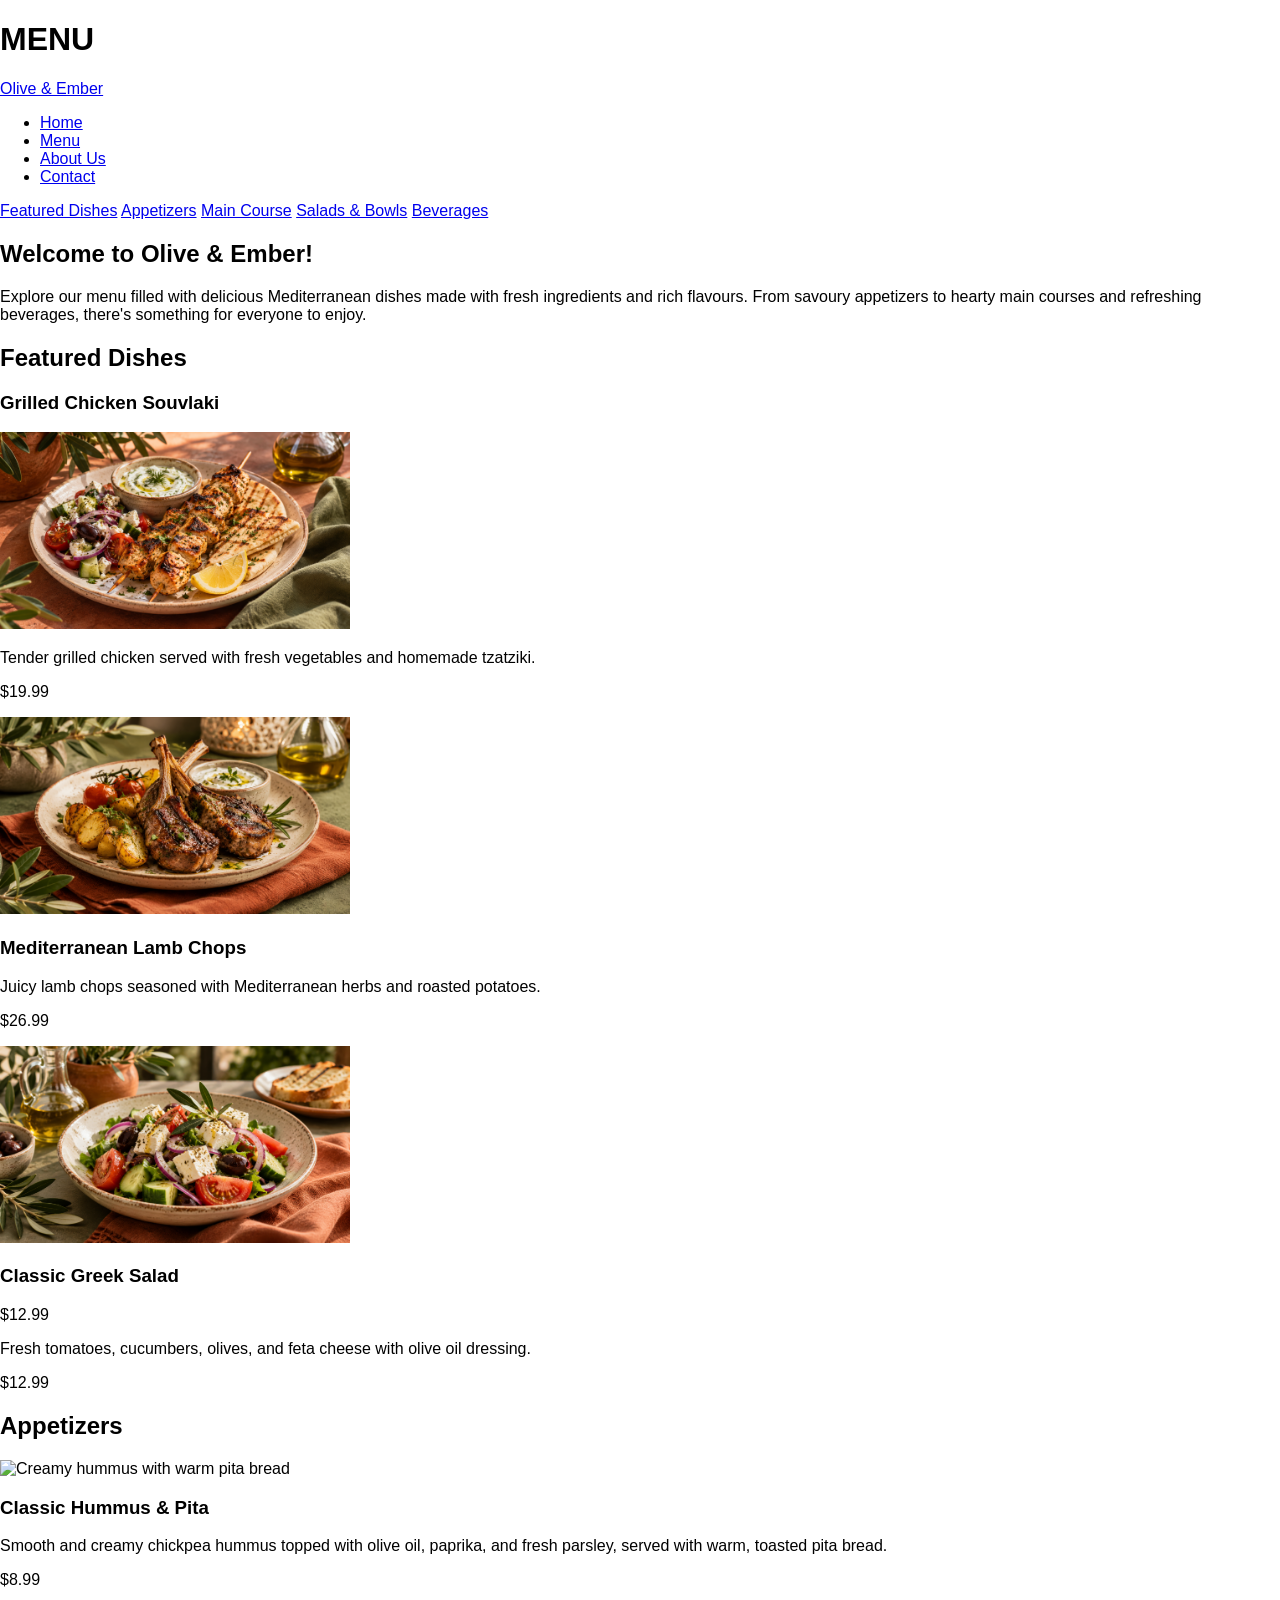
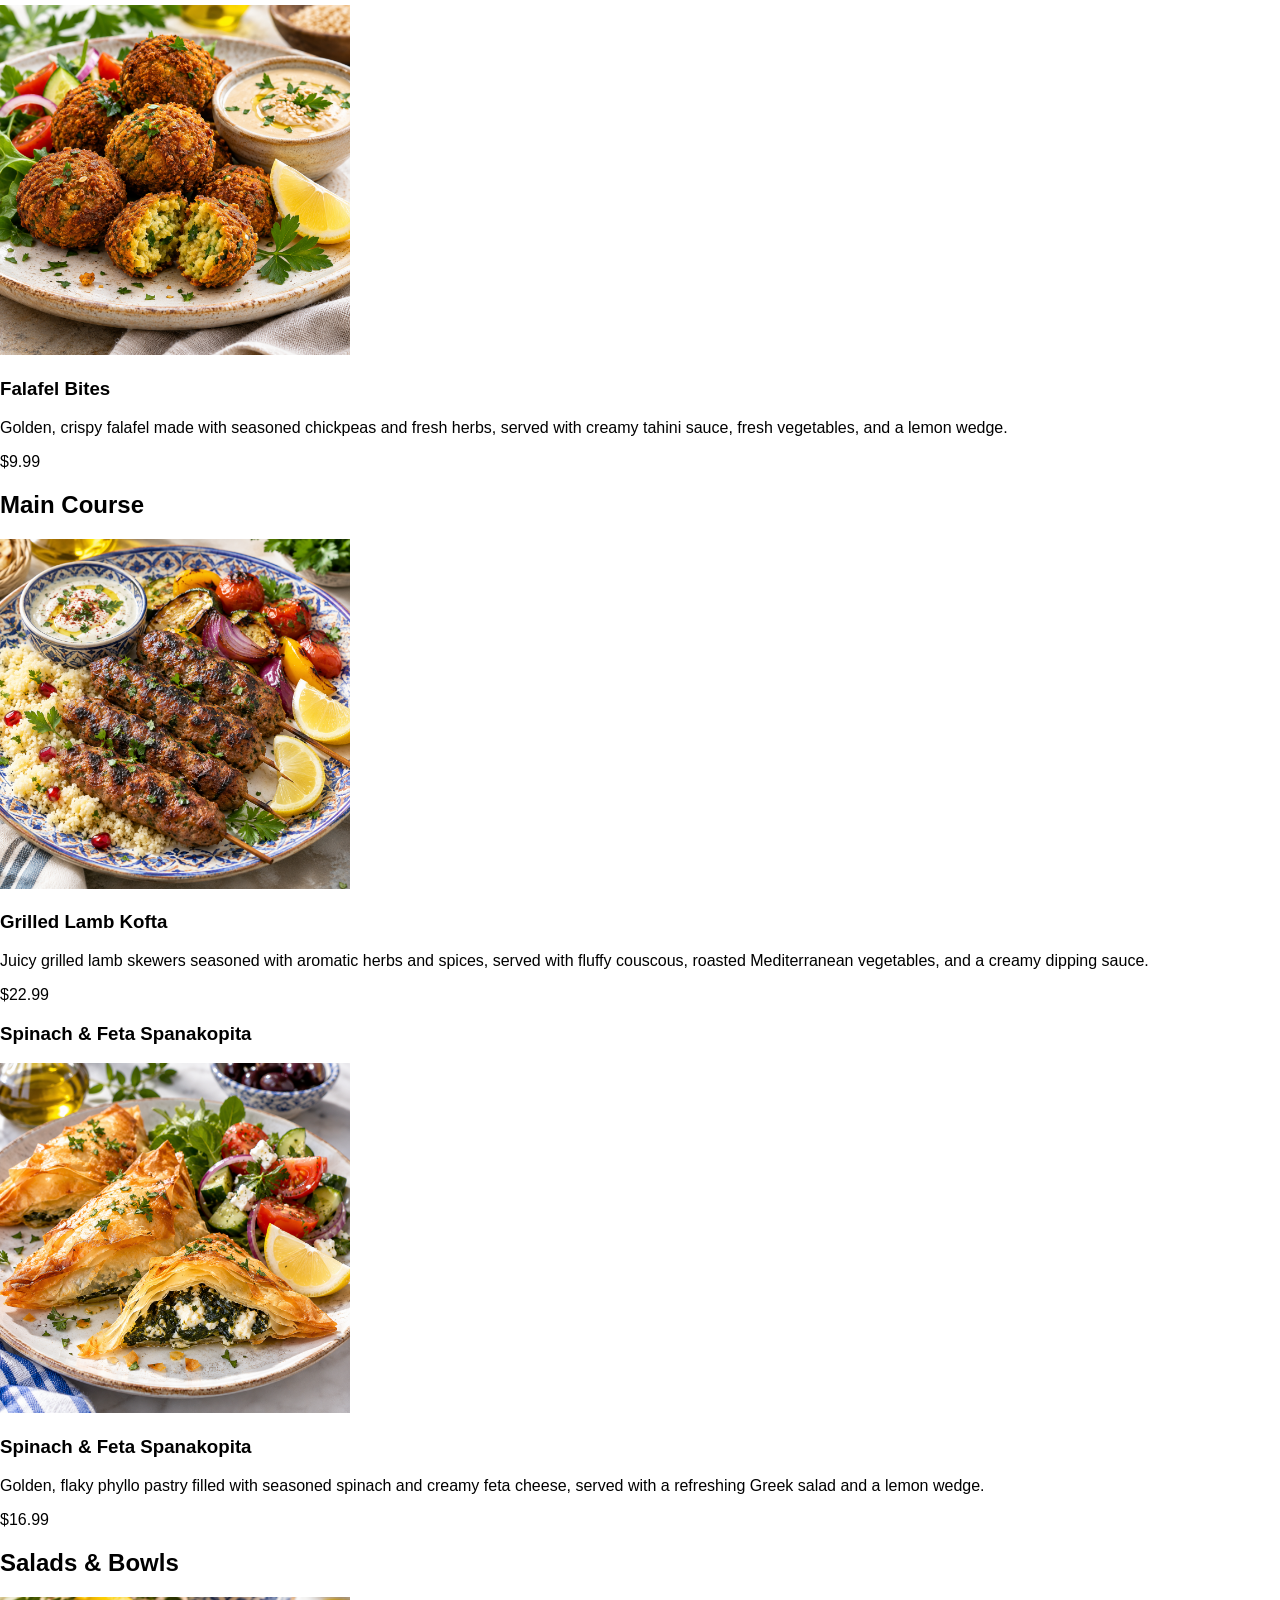
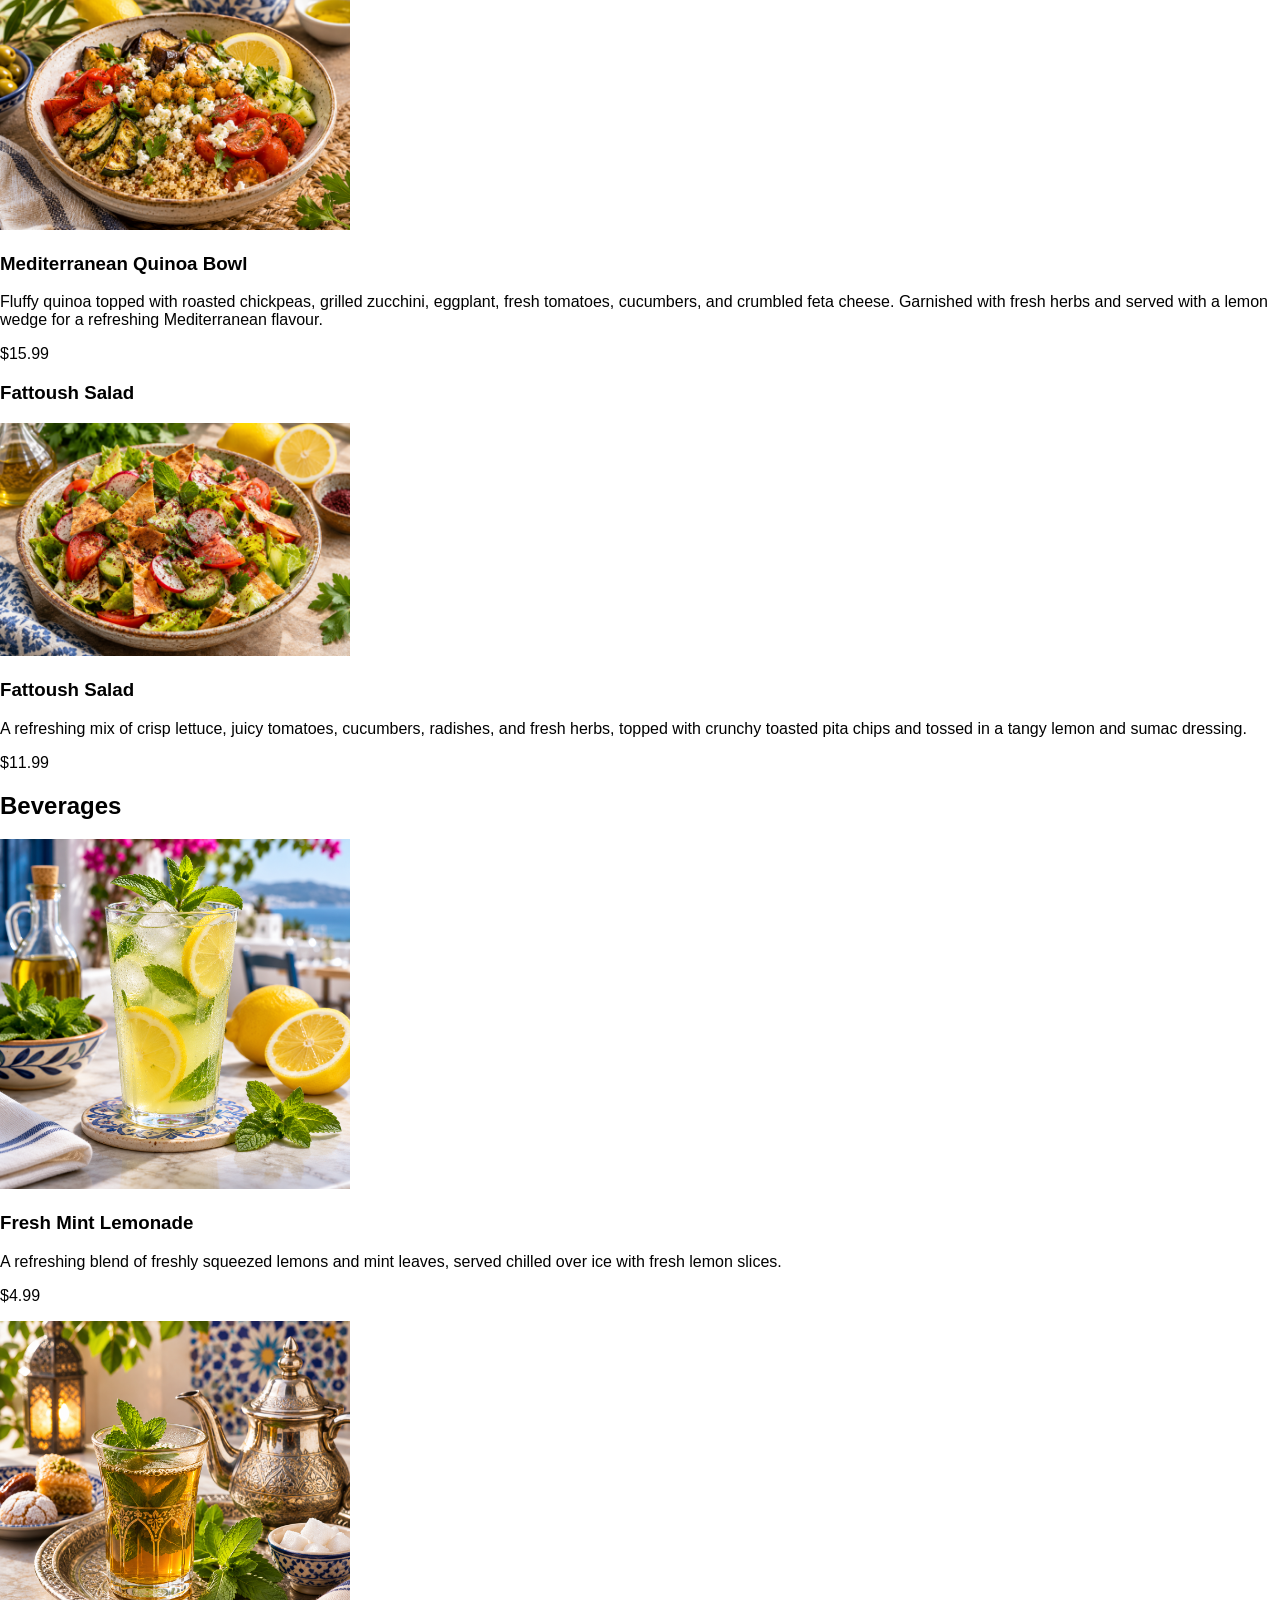
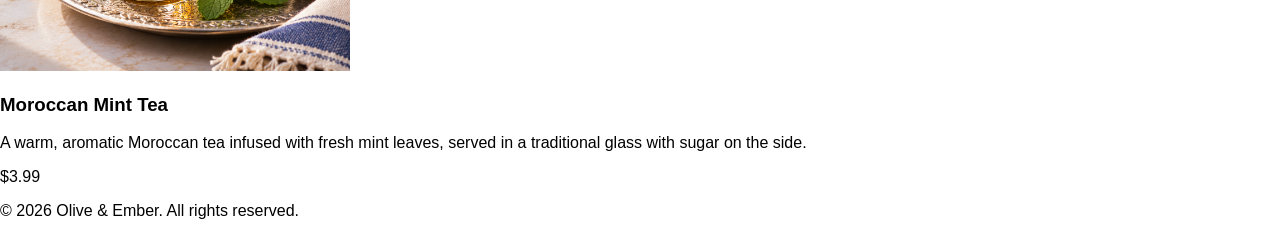
==== commit 279d31b8: "added nav class for menu nav" ====
--- a/menu.html
+++ b/menu.html
@@ -1,35 +1,33 @@
-
 <!DOCTYPE html>
 <html lang="en">
 <head>
     <meta charset="UTF-8">
     <meta name="viewport" content="width=device-width, initial-scale=1.0">
     <title>Menu</title>
-
     <link rel="preconnect" href="https://fonts.googleapis.com">
-    <link rel="preconnect" href="https://fonts.gstatic.com" crossorigin>
-    <link href="https://fonts.googleapis.com/css2?family=Playfair+Display:wght@400;600;700&family=Poppins:wght@400;500;600&display=swap" rel="stylesheet">
-
+<link rel="preconnect" href="https://fonts.gstatic.com" crossorigin>
+<link href="https://fonts.googleapis.com/css2?family=Playfair+Display:wght@400;600;700&family=Poppins:wght@400;500;600&display=swap" rel="stylesheet">
     <link rel="stylesheet" href="css/style.css">
 </head>
 
+<!--This is the fixed menu version-->
 <body>
 
     <header>
         <h1>MENU</h1>
 
-        <nav class="site-nav">
-            <a href="index.html" class="logo">Olive & Ember</a>
-
-            <ul class="nav-links">
-                <li><a href="index.html">Home</a></li>
-                <li><a href="menu.html">Menu</a></li>
-                <li><a href="about.html">About Us</a></li>
-                <li><a href="contact.html">Contact</a></li>
-            </ul>
-        </nav>
-
-        <nav>
+  <nav class="site-nav">
+    <a href="index.html" class="logo">Olive & Ember</a>
+
+    <ul class="nav-links">
+      <li><a href="index.html">Home</a></li>
+      <li><a href="menu.html">Menu</a></li>
+      <li><a href="about.html">About Us</a></li>
+      <li><a href="contact.html">Contact</a></li>
+    </ul>
+  </nav>
+
+        <nav class="menu-nav">
             <a href="#featured-dishes">Featured Dishes</a>
             <a href="#appetizers">Appetizers</a>
             <a href="#main-course">Main Course</a>
@@ -38,176 +36,191 @@
         </nav>
     </header>
 
-    <main>
-
-        <section class="menu-intro">
-            <h2>Welcome to Olive & Ember!</h2>
-            <p>
-                Explore our menu filled with delicious
-                Mediterranean dishes made with fresh
-                ingredients and rich flavours.
-                From savoury appetizers to hearty main
-                courses and refreshing beverages,
-                there's something for everyone to enjoy.
-            </p>
-        </section>
-
-        <section id="featured-dishes">
-            <h2>Featured Dishes</h2>
-
-            <article class="featured-card">
-                <h3>Grilled Chicken Souvlaki</h3>
+
+<main>
+
+    <section class="menu-intro">
+        <h2>Welcome to Olive & Ember!</h2>
+        <p>
+            Explore our menu filled with delicious
+            Mediterranean dishes made with fresh
+            ingredients and rich flavours.
+            From savoury appetizers to hearty main
+            courses and refreshing beverages,
+            there's something for everyone to enjoy.
+        </p>
+    </section>
+
+    <section id="featured-dishes">
+        <h2>Featured Dishes</h2>
+
+
+        <h3>Grilled Chicken Souvlaki</h3>
+        <article class="featured-card">
                 <img src="images/souvlaki.jpg"
-                     alt="Grilled chicken souvlaki with vegetables"
-                     width="350">
-                <p>
-                    Tender grilled chicken served with fresh
-                    vegetables and homemade tzatziki.
-                </p>
-                <p class="price">$19.99</p>
-            </article>
-
-            <article class="featured-card">
-                <img src="images/lamb.jpg"
-                     alt="Mediterranean lamb chops with potatoes"
-                     width="350">
-                <h3>Mediterranean Lamb Chops</h3>
-                <p>
-                    Juicy lamb chops seasoned with Mediterranean
-                    herbs and roasted potatoes.
-                </p>
-                <p class="price">$26.99</p>
-            </article>
-
-            <article class="featured-card">
-                <img src="images/salad.jpg"
-                     alt="Greek salad with feta cheese and olives"
-                     width="350">
-                <h3>Classic Greek Salad</h3>
-                <p>
-                    Fresh tomatoes, cucumbers, olives,
-                    and feta cheese with olive oil dressing.
-                </p>
-                <p class="price">$12.99</p>
-            </article>
-
-        </section>
-
-        <section id="appetizers">
-            <h2>Appetizers</h2>
-
-            <article class="dish-card">
-                <img src="images/Pita.png"
-                     alt="Creamy hummus with warm pita bread"
-                     width="350">
-
-                <h3>Classic Hummus & Pita</h3>
-
-                <p>
-                    Smooth and creamy chickpea hummus
-                    topped with olive oil, paprika,
-                    and fresh parsley, served with
-                    warm, toasted pita bread.
-                </p>
-                <p class="price">$8.99</p>
-            </article>
-
-            <article class="appetizers-card">
-                <img src="images/Falafel.png"
-                     alt="Crispy Falafel Bites"
-                     width="350">
-                <h3>Falafel Bites</h3>
-                <p>
-                    Golden, crispy falafel made with seasoned chickpeas and fresh herbs, served with creamy tahini sauce, fresh vegetables, and a lemon wedge.
-                </p>
-                <p class="price">$9.99</p>
-            </article>
-        </section>
-
-        <section id="main-course">
-            <h2>Main Course</h2>
-
-            <article class="main-course-card">
-                <img src="images/Lamb.png"
-                     alt="Grilled Lamb Kofta"
-                     width="350">
-                <h3>Grilled Lamb Kofta</h3>
-                <p>
-                    Juicy grilled lamb skewers seasoned with aromatic herbs and spices, served with fluffy couscous, roasted Mediterranean vegetables, and a creamy dipping sauce.
-                </p>
-                <p class="price">$22.99</p>
-            </article>
-
-            <article class="main-course-card">
-                <img src="images/Spanakopita.png"
-                     alt="Feta Spanakopita"
-                     width="350">
-                <h3>Spinach & Feta Spanakopita</h3>
-                <p>
-                    Golden, flaky phyllo pastry filled with seasoned spinach and creamy feta cheese, served with a refreshing Greek salad and a lemon wedge.
-                </p>
-                <p class="price">$16.99</p>
-            </article>
-        </section>
-
-        <section id="salads">
-            <h2>Salads & Bowls</h2>
-
-            <article class="main-course-card">
-                <img src="images/Quinoa.png"
-                     alt="Quinoa Bowl"
-                     width="350">
-                <h3>Mediterranean Quinoa Bowl</h3>
-
-                <p>
-                    Fluffy quinoa topped with roasted chickpeas, grilled zucchini, eggplant, fresh tomatoes, cucumbers, and crumbled feta cheese. Garnished with fresh herbs and served with a lemon wedge for a refreshing Mediterranean flavour.
-                </p>
-                <p class="price">$15.99</p>
-            </article>
-
-            <article class="main-course-card">
-                <img src="images/Fattoush.png"
-                     alt="Fattoush Salad"
-                     width="350">
-                <h3>Fattoush Salad</h3>
-                <p>
-                    A refreshing mix of crisp lettuce, juicy tomatoes, cucumbers, radishes, and fresh herbs, topped with crunchy toasted pita chips and tossed in a tangy lemon and sumac dressing.
-                </p>
-                <p class="price">$11.99</p>
-            </article>
-        </section>
-
-        <section id="beverages">
-            <h2>Beverages</h2>
-
-            <article class="main-course-card">
-                <img src="images/Lemonade.png"
-                     alt="Lemonade"
-                     width="350">
-                <h3>Fresh Mint Lemonade</h3>
-                <p>
-                    A refreshing blend of freshly squeezed lemons and mint leaves, served chilled over ice with fresh lemon slices.
-                </p>
-                <p class="price">$4.99</p>
-            </article>
-
-            <article class="main-course-card">
-                <img src="images/Tea.png"
-                     alt="Mint Tea"
-                     width="350">
-                <h3>Moroccan Mint Tea</h3>
-                <p>
-                    A warm, aromatic Moroccan tea infused with fresh mint leaves, served in a traditional glass with sugar on the side.
-                </p>
-                <p class="price">$3.99</p>
-            </article>
-        </section>
-
-    </main>
-
-    <footer class="site-footer">
+                    alt="Grilled chicken souvlaki with vegetables"
+                    width="350">
+            <p>
+                Tender grilled chicken served with fresh
+                vegetables and homemade tzatziki.
+            </p>
+            <p class="price">$19.99</p>
+        </article>
+
+
+        <article class="featured-card">
+            <img src="images/lamb.jpg"
+                 alt="Mediterranean lamb chops with potatoes"
+                 width="350">
+            <h3>Mediterranean Lamb Chops</h3>
+            <p>
+                Juicy lamb chops seasoned with Mediterranean
+                herbs and roasted potatoes.
+            </p>
+            <p class="price">$26.99</p>
+        </article>
+
+        <article class="featured-card">
+            <img src="images/salad.jpg"
+                 alt="Greek salad with feta cheese and olives"
+                 width="350">
+
+            <h3>Classic Greek Salad</h3>
+            <p class="price">$12.99</p>
+            <p>
+                Fresh tomatoes, cucumbers, olives,
+                and feta cheese with olive oil dressing.
+            </p>
+            <p class="price">$12.99</p>
+        </article>
+
+
+    </section>
+
+    <section id="appetizers">
+        <h2>Appetizers</h2>
+
+    
+<article class="dish-card">
+    <img src="images/Pita.jpg"
+         alt="Creamy hummus with warm pita bread"
+         width="350">
+
+    <h3>Classic Hummus & Pita</h3>
+
+    <p>
+        Smooth and creamy chickpea hummus
+        topped with olive oil, paprika,
+        and fresh parsley, served with
+        warm, toasted pita bread.
+    </p>
+    <p class="price">$8.99</p>
+</article>
+
+    
+        <article class="appetizers-card">
+            <img src="images/Falafel.png"
+                 alt="Crispy Falafel Bites"
+                 width="350">
+        <h3>Falafel Bites</h3>
+            <p>
+                Golden, crispy falafel made with seasoned chickpeas and fresh herbs, served with creamy tahini sauce, fresh vegetables, and a lemon wedge.
+            </p>
+        <p class="price">$9.99</p>
+        </article>
+    </section>
+
+
+    <section id="main-course">
+        <h2>Main Course</h2>
+            
+        <article class="main-course-card">
+            <img src="images/Lamb.png"
+                 alt="Grilled Lamb Kofta"
+                 width="350">
+            <h3>Grilled Lamb Kofta</h3>
+            <p>
+                Juicy grilled lamb skewers seasoned with aromatic herbs and spices, served with fluffy couscous, roasted Mediterranean vegetables, and a creamy dipping sauce.
+            </p>
+            <p class="price">$22.99</p>
+        </article>
+
+        <h3>Spinach & Feta Spanakopita</h3>
+        <article class="main-course-card">
+            <img src="images/Spanakopita.png"
+                 alt="Feta Spanakopita"
+                 width="350">
+        <h3>Spinach & Feta Spanakopita</h3>
+            <p>
+                Golden, flaky phyllo pastry filled with seasoned spinach and creamy feta cheese, served with a refreshing Greek salad and a lemon wedge.
+            </p>
+            <p class="price">$16.99</p>
+        </article>
+    </section>
+
+
+    <section id="salads">
+        <h2>Salads & Bowls</h2>
+
+    
+        <article class="main-course-card">
+            <img src="images/Quinoa.png"
+                 alt="Quinoa Bowl"
+                 width="350">
+        <h3>Mediterranean Quinoa Bowl</h3>
+
+            <p>
+                Fluffy quinoa topped with roasted chickpeas, grilled zucchini, eggplant, fresh tomatoes, cucumbers, and crumbled feta cheese. Garnished with fresh herbs and served with a lemon wedge for a refreshing Mediterranean flavour.
+            </p>
+            <p class="price">$15.99</p>
+        </article>
+
+        <h3>Fattoush Salad</h3>
+        <article class="main-course-card">
+            <img src="images/Fattoush.png"
+                 alt="Fattoush Salad"
+                 width="350">
+            <h3>Fattoush Salad</h3>
+            <p>
+                A refreshing mix of crisp lettuce, juicy tomatoes, cucumbers, radishes, and fresh herbs, topped with crunchy toasted pita chips and tossed in a tangy lemon and sumac dressing.
+            </p>
+            <p class="price">$11.99</p>
+        </article>
+    </section>
+
+
+    <section id="beverages">
+        <h2>Beverages</h2>
+
+        <article class="main-course-card">
+            <img src="images/Lemonade.png"
+                 alt="Lemonade"
+                 width="350">
+            <h3>Fresh Mint Lemonade</h3>
+            <p>
+                A refreshing blend of freshly squeezed lemons and mint leaves, served chilled over ice with fresh lemon slices.
+            </p>
+            <p class="price">$4.99</p>
+        </article>
+
+        <article class="main-course-card">
+            <img src="images/Tea.png"
+                 alt="Mint Tea"
+                 width="350">
+            <h3>Moroccan Mint Tea</h3>
+            <p>
+                A warm, aromatic Moroccan tea infused with fresh mint leaves, served in a traditional glass with sugar on the side.
+            </p>
+            <p class="price">$3.99</p>
+        </article>
+    </section>
+
+    <footer>
         <p>&copy; 2026 Olive & Ember. All rights reserved.</p>
     </footer>
 
+</main>
+
+
 </body>
-</html>
+</html>
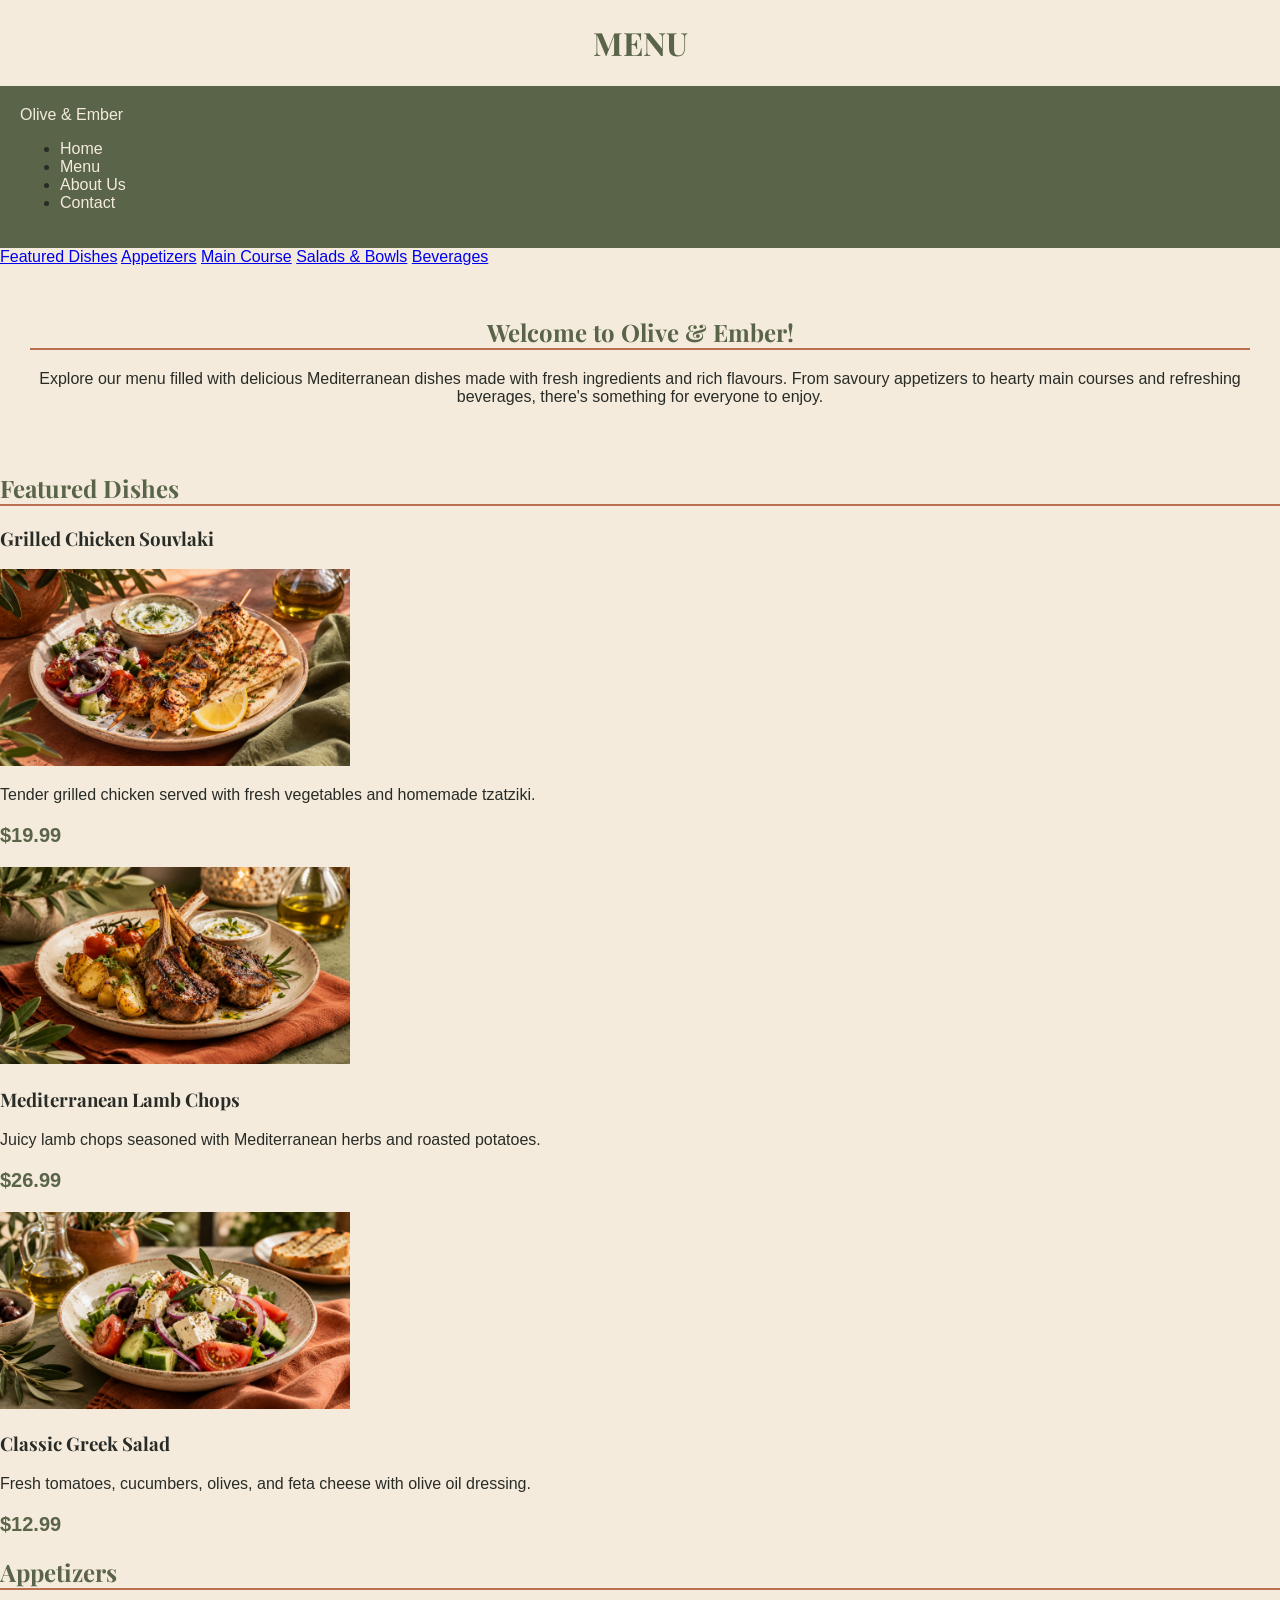
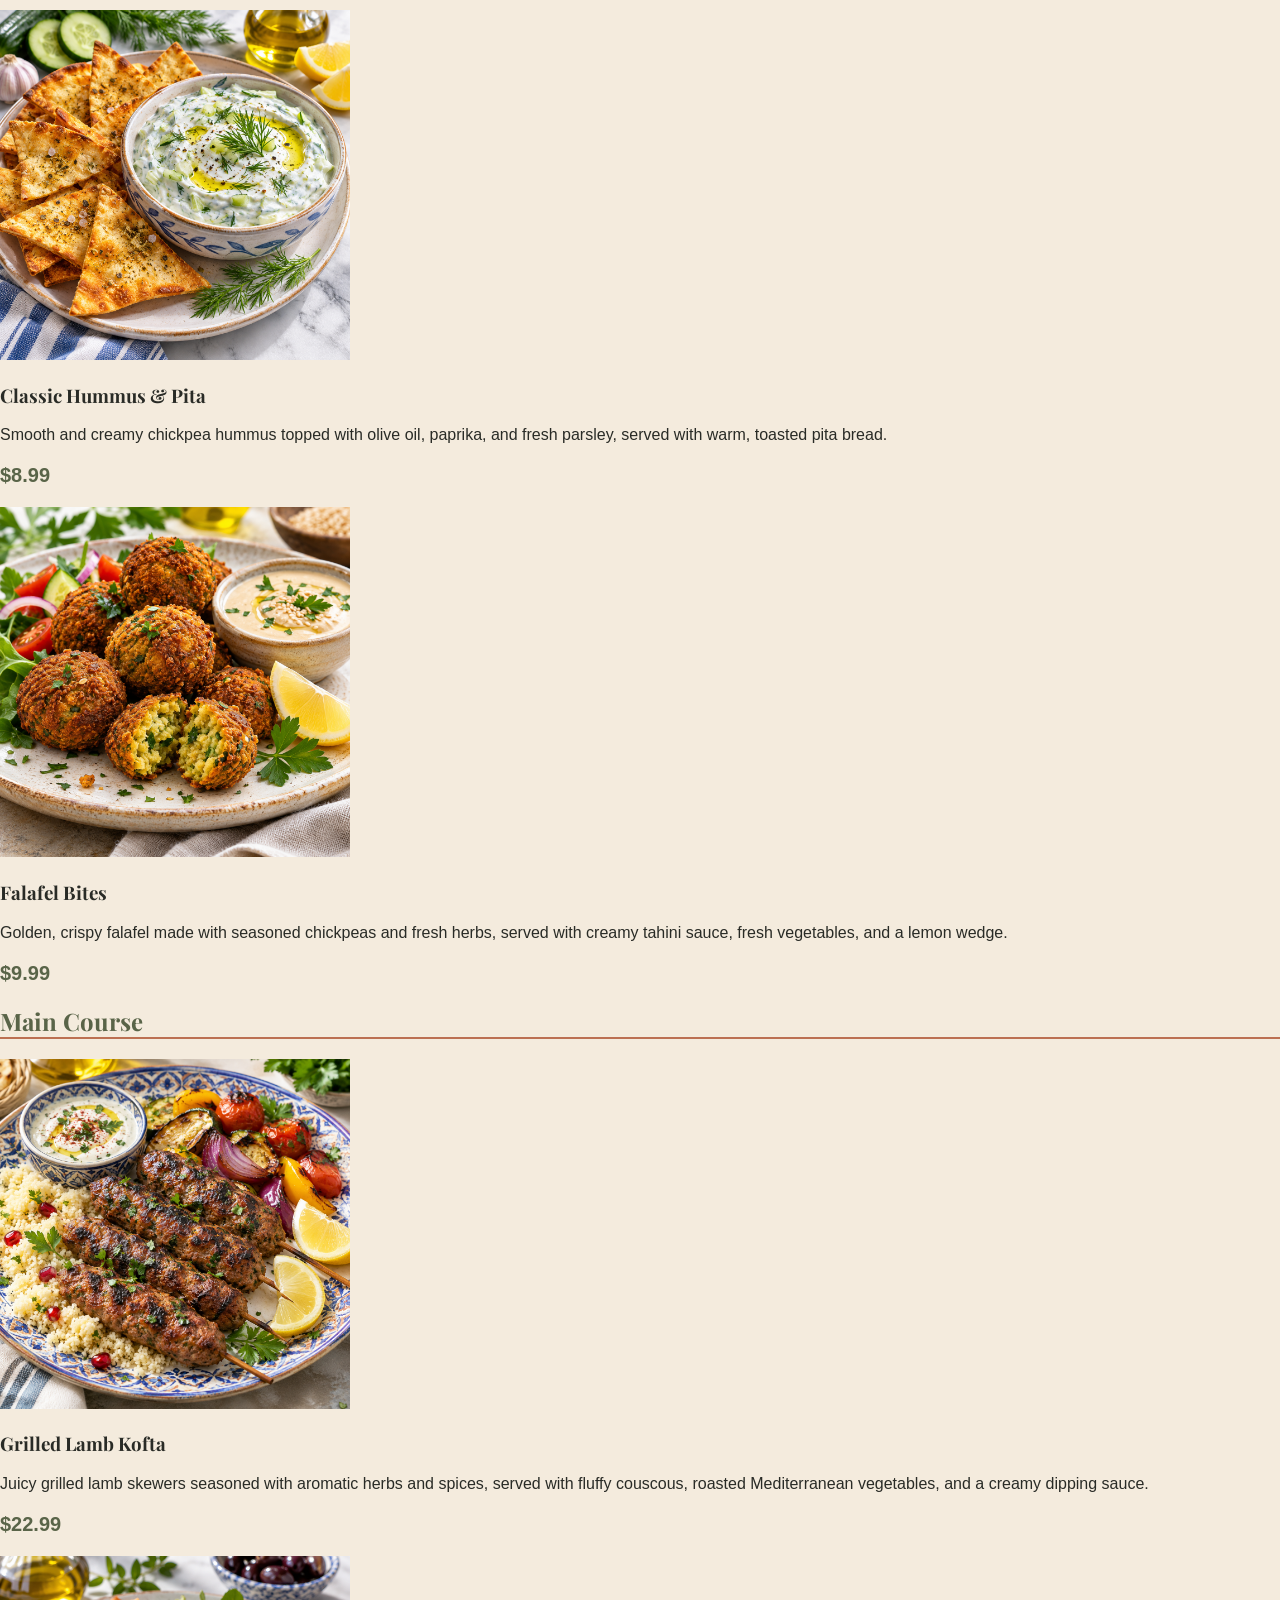
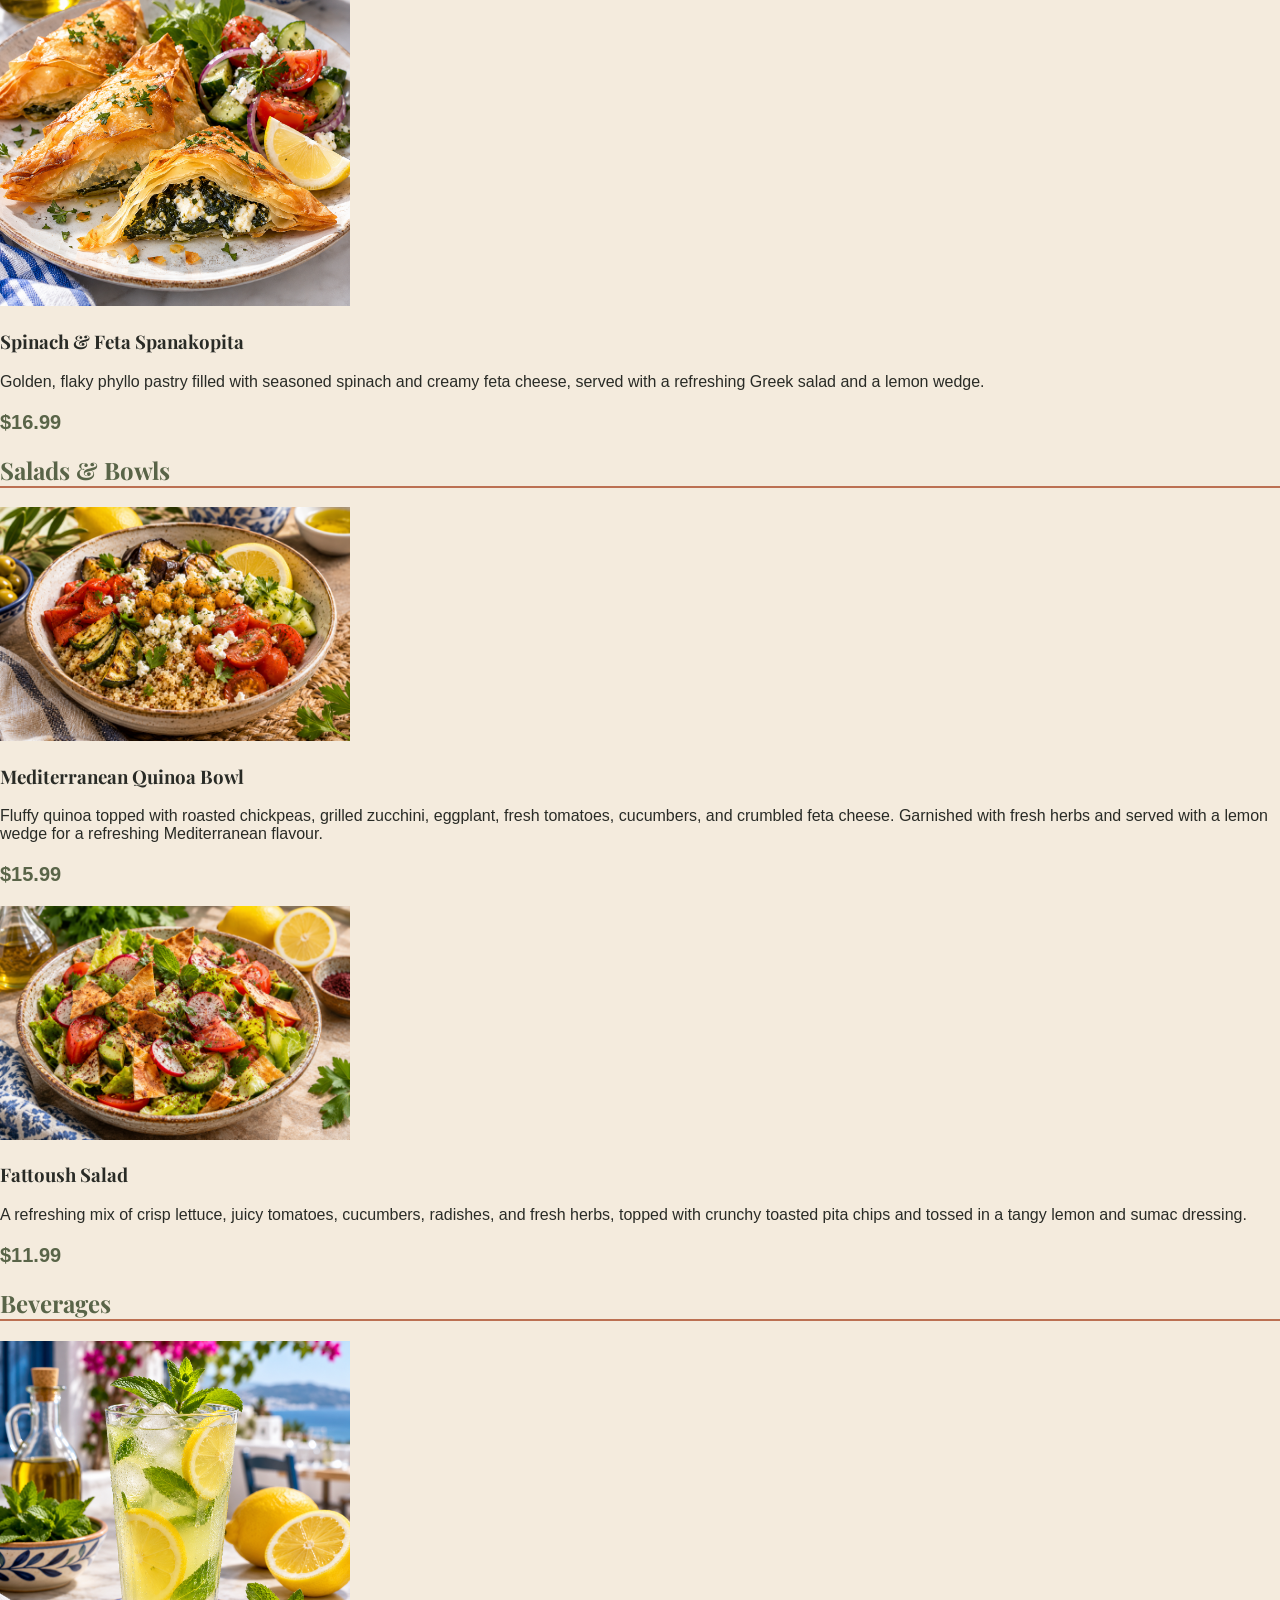
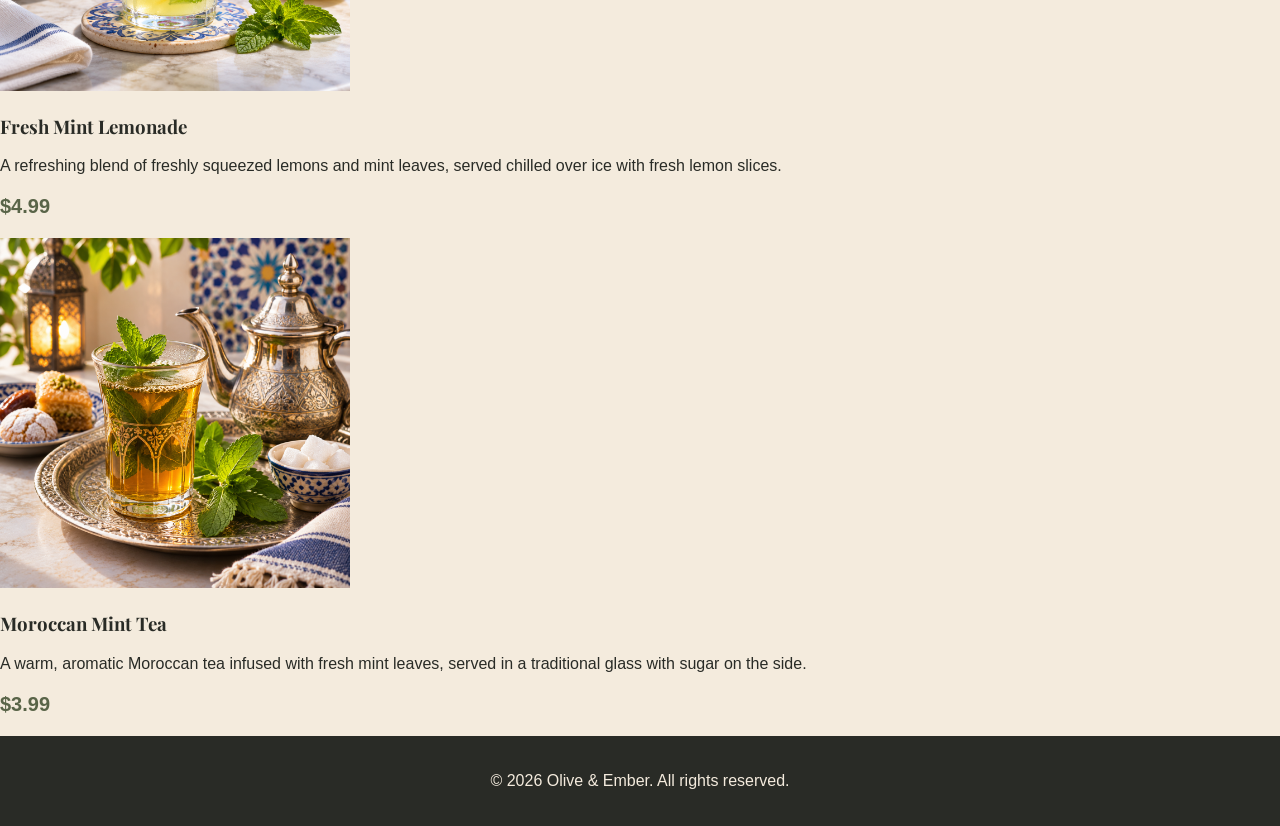
==== commit f8574fec: "add colouring css" ====
--- a/menu.html
+++ b/menu.html
@@ -4,30 +4,31 @@
     <meta charset="UTF-8">
     <meta name="viewport" content="width=device-width, initial-scale=1.0">
     <title>Menu</title>
+
     <link rel="preconnect" href="https://fonts.googleapis.com">
-<link rel="preconnect" href="https://fonts.gstatic.com" crossorigin>
-<link href="https://fonts.googleapis.com/css2?family=Playfair+Display:wght@400;600;700&family=Poppins:wght@400;500;600&display=swap" rel="stylesheet">
+    <link rel="preconnect" href="https://fonts.gstatic.com" crossorigin>
+    <link href="https://fonts.googleapis.com/css2?family=Playfair+Display:wght@400;600;700&family=Poppins:wght@400;500;600&display=swap" rel="stylesheet">
+
     <link rel="stylesheet" href="css/style.css">
 </head>
 
-<!--This is the fixed menu version-->
 <body>
 
     <header>
         <h1>MENU</h1>
 
-  <nav class="site-nav">
-    <a href="index.html" class="logo">Olive & Ember</a>
-
-    <ul class="nav-links">
-      <li><a href="index.html">Home</a></li>
-      <li><a href="menu.html">Menu</a></li>
-      <li><a href="about.html">About Us</a></li>
-      <li><a href="contact.html">Contact</a></li>
-    </ul>
-  </nav>
-
-        <nav class="menu-nav">
+        <nav class="site-nav">
+            <a href="index.html" class="logo">Olive & Ember</a>
+
+            <ul class="nav-links">
+                <li><a href="index.html">Home</a></li>
+                <li><a href="menu.html">Menu</a></li>
+                <li><a href="about.html">About Us</a></li>
+                <li><a href="contact.html">Contact</a></li>
+            </ul>
+        </nav>
+
+        <nav>
             <a href="#featured-dishes">Featured Dishes</a>
             <a href="#appetizers">Appetizers</a>
             <a href="#main-course">Main Course</a>
@@ -36,191 +37,176 @@
         </nav>
     </header>
 
-
-<main>
-
-    <section class="menu-intro">
-        <h2>Welcome to Olive & Ember!</h2>
-        <p>
-            Explore our menu filled with delicious
-            Mediterranean dishes made with fresh
-            ingredients and rich flavours.
-            From savoury appetizers to hearty main
-            courses and refreshing beverages,
-            there's something for everyone to enjoy.
-        </p>
-    </section>
-
-    <section id="featured-dishes">
-        <h2>Featured Dishes</h2>
-
-
-        <h3>Grilled Chicken Souvlaki</h3>
-        <article class="featured-card">
+    <main>
+
+        <section class="menu-intro">
+            <h2>Welcome to Olive & Ember!</h2>
+            <p>
+                Explore our menu filled with delicious
+                Mediterranean dishes made with fresh
+                ingredients and rich flavours.
+                From savoury appetizers to hearty main
+                courses and refreshing beverages,
+                there's something for everyone to enjoy.
+            </p>
+        </section>
+
+        <section id="featured-dishes">
+            <h2>Featured Dishes</h2>
+
+            <article class="featured-card">
+                <h3>Grilled Chicken Souvlaki</h3>
                 <img src="images/souvlaki.jpg"
-                    alt="Grilled chicken souvlaki with vegetables"
-                    width="350">
-            <p>
-                Tender grilled chicken served with fresh
-                vegetables and homemade tzatziki.
-            </p>
-            <p class="price">$19.99</p>
-        </article>
-
-
-        <article class="featured-card">
-            <img src="images/lamb.jpg"
-                 alt="Mediterranean lamb chops with potatoes"
-                 width="350">
-            <h3>Mediterranean Lamb Chops</h3>
-            <p>
-                Juicy lamb chops seasoned with Mediterranean
-                herbs and roasted potatoes.
-            </p>
-            <p class="price">$26.99</p>
-        </article>
-
-        <article class="featured-card">
-            <img src="images/salad.jpg"
-                 alt="Greek salad with feta cheese and olives"
-                 width="350">
-
-            <h3>Classic Greek Salad</h3>
-            <p class="price">$12.99</p>
-            <p>
-                Fresh tomatoes, cucumbers, olives,
-                and feta cheese with olive oil dressing.
-            </p>
-            <p class="price">$12.99</p>
-        </article>
-
-
-    </section>
-
-    <section id="appetizers">
-        <h2>Appetizers</h2>
-
-    
-<article class="dish-card">
-    <img src="images/Pita.jpg"
-         alt="Creamy hummus with warm pita bread"
-         width="350">
-
-    <h3>Classic Hummus & Pita</h3>
-
-    <p>
-        Smooth and creamy chickpea hummus
-        topped with olive oil, paprika,
-        and fresh parsley, served with
-        warm, toasted pita bread.
-    </p>
-    <p class="price">$8.99</p>
-</article>
-
-    
-        <article class="appetizers-card">
-            <img src="images/Falafel.png"
-                 alt="Crispy Falafel Bites"
-                 width="350">
-        <h3>Falafel Bites</h3>
-            <p>
-                Golden, crispy falafel made with seasoned chickpeas and fresh herbs, served with creamy tahini sauce, fresh vegetables, and a lemon wedge.
-            </p>
-        <p class="price">$9.99</p>
-        </article>
-    </section>
-
-
-    <section id="main-course">
-        <h2>Main Course</h2>
-            
-        <article class="main-course-card">
-            <img src="images/Lamb.png"
-                 alt="Grilled Lamb Kofta"
-                 width="350">
-            <h3>Grilled Lamb Kofta</h3>
-            <p>
-                Juicy grilled lamb skewers seasoned with aromatic herbs and spices, served with fluffy couscous, roasted Mediterranean vegetables, and a creamy dipping sauce.
-            </p>
-            <p class="price">$22.99</p>
-        </article>
-
-        <h3>Spinach & Feta Spanakopita</h3>
-        <article class="main-course-card">
-            <img src="images/Spanakopita.png"
-                 alt="Feta Spanakopita"
-                 width="350">
-        <h3>Spinach & Feta Spanakopita</h3>
-            <p>
-                Golden, flaky phyllo pastry filled with seasoned spinach and creamy feta cheese, served with a refreshing Greek salad and a lemon wedge.
-            </p>
-            <p class="price">$16.99</p>
-        </article>
-    </section>
-
-
-    <section id="salads">
-        <h2>Salads & Bowls</h2>
-
-    
-        <article class="main-course-card">
-            <img src="images/Quinoa.png"
-                 alt="Quinoa Bowl"
-                 width="350">
-        <h3>Mediterranean Quinoa Bowl</h3>
-
-            <p>
-                Fluffy quinoa topped with roasted chickpeas, grilled zucchini, eggplant, fresh tomatoes, cucumbers, and crumbled feta cheese. Garnished with fresh herbs and served with a lemon wedge for a refreshing Mediterranean flavour.
-            </p>
-            <p class="price">$15.99</p>
-        </article>
-
-        <h3>Fattoush Salad</h3>
-        <article class="main-course-card">
-            <img src="images/Fattoush.png"
-                 alt="Fattoush Salad"
-                 width="350">
-            <h3>Fattoush Salad</h3>
-            <p>
-                A refreshing mix of crisp lettuce, juicy tomatoes, cucumbers, radishes, and fresh herbs, topped with crunchy toasted pita chips and tossed in a tangy lemon and sumac dressing.
-            </p>
-            <p class="price">$11.99</p>
-        </article>
-    </section>
-
-
-    <section id="beverages">
-        <h2>Beverages</h2>
-
-        <article class="main-course-card">
-            <img src="images/Lemonade.png"
-                 alt="Lemonade"
-                 width="350">
-            <h3>Fresh Mint Lemonade</h3>
-            <p>
-                A refreshing blend of freshly squeezed lemons and mint leaves, served chilled over ice with fresh lemon slices.
-            </p>
-            <p class="price">$4.99</p>
-        </article>
-
-        <article class="main-course-card">
-            <img src="images/Tea.png"
-                 alt="Mint Tea"
-                 width="350">
-            <h3>Moroccan Mint Tea</h3>
-            <p>
-                A warm, aromatic Moroccan tea infused with fresh mint leaves, served in a traditional glass with sugar on the side.
-            </p>
-            <p class="price">$3.99</p>
-        </article>
-    </section>
-
-    <footer>
+                     alt="Grilled chicken souvlaki with vegetables"
+                     width="350">
+                <p>
+                    Tender grilled chicken served with fresh
+                    vegetables and homemade tzatziki.
+                </p>
+                <p class="price">$19.99</p>
+            </article>
+
+            <article class="featured-card">
+                <img src="images/lamb.jpg"
+                     alt="Mediterranean lamb chops with potatoes"
+                     width="350">
+                <h3>Mediterranean Lamb Chops</h3>
+                <p>
+                    Juicy lamb chops seasoned with Mediterranean
+                    herbs and roasted potatoes.
+                </p>
+                <p class="price">$26.99</p>
+            </article>
+
+            <article class="featured-card">
+                <img src="images/salad.jpg"
+                     alt="Greek salad with feta cheese and olives"
+                     width="350">
+                <h3>Classic Greek Salad</h3>
+                <p>
+                    Fresh tomatoes, cucumbers, olives,
+                    and feta cheese with olive oil dressing.
+                </p>
+                <p class="price">$12.99</p>
+            </article>
+
+        </section>
+
+        <section id="appetizers">
+            <h2>Appetizers</h2>
+
+            <article class="dish-card">
+                <img src="images/Pita.png"
+                     alt="Creamy hummus with warm pita bread"
+                     width="350">
+
+                <h3>Classic Hummus & Pita</h3>
+
+                <p>
+                    Smooth and creamy chickpea hummus
+                    topped with olive oil, paprika,
+                    and fresh parsley, served with
+                    warm, toasted pita bread.
+                </p>
+                <p class="price">$8.99</p>
+            </article>
+
+            <article class="appetizers-card">
+                <img src="images/Falafel.png"
+                     alt="Crispy Falafel Bites"
+                     width="350">
+                <h3>Falafel Bites</h3>
+                <p>
+                    Golden, crispy falafel made with seasoned chickpeas and fresh herbs, served with creamy tahini sauce, fresh vegetables, and a lemon wedge.
+                </p>
+                <p class="price">$9.99</p>
+            </article>
+        </section>
+
+        <section id="main-course">
+            <h2>Main Course</h2>
+
+            <article class="main-course-card">
+                <img src="images/Lamb.png"
+                     alt="Grilled Lamb Kofta"
+                     width="350">
+                <h3>Grilled Lamb Kofta</h3>
+                <p>
+                    Juicy grilled lamb skewers seasoned with aromatic herbs and spices, served with fluffy couscous, roasted Mediterranean vegetables, and a creamy dipping sauce.
+                </p>
+                <p class="price">$22.99</p>
+            </article>
+
+            <article class="main-course-card">
+                <img src="images/Spanakopita.png"
+                     alt="Feta Spanakopita"
+                     width="350">
+                <h3>Spinach & Feta Spanakopita</h3>
+                <p>
+                    Golden, flaky phyllo pastry filled with seasoned spinach and creamy feta cheese, served with a refreshing Greek salad and a lemon wedge.
+                </p>
+                <p class="price">$16.99</p>
+            </article>
+        </section>
+
+        <section id="salads">
+            <h2>Salads & Bowls</h2>
+
+            <article class="main-course-card">
+                <img src="images/Quinoa.png"
+                     alt="Quinoa Bowl"
+                     width="350">
+                <h3>Mediterranean Quinoa Bowl</h3>
+
+                <p>
+                    Fluffy quinoa topped with roasted chickpeas, grilled zucchini, eggplant, fresh tomatoes, cucumbers, and crumbled feta cheese. Garnished with fresh herbs and served with a lemon wedge for a refreshing Mediterranean flavour.
+                </p>
+                <p class="price">$15.99</p>
+            </article>
+
+            <article class="main-course-card">
+                <img src="images/Fattoush.png"
+                     alt="Fattoush Salad"
+                     width="350">
+                <h3>Fattoush Salad</h3>
+                <p>
+                    A refreshing mix of crisp lettuce, juicy tomatoes, cucumbers, radishes, and fresh herbs, topped with crunchy toasted pita chips and tossed in a tangy lemon and sumac dressing.
+                </p>
+                <p class="price">$11.99</p>
+            </article>
+        </section>
+
+        <section id="beverages">
+            <h2>Beverages</h2>
+
+            <article class="main-course-card">
+                <img src="images/Lemonade.png"
+                     alt="Lemonade"
+                     width="350">
+                <h3>Fresh Mint Lemonade</h3>
+                <p>
+                    A refreshing blend of freshly squeezed lemons and mint leaves, served chilled over ice with fresh lemon slices.
+                </p>
+                <p class="price">$4.99</p>
+            </article>
+
+            <article class="main-course-card">
+                <img src="images/Tea.png"
+                     alt="Mint Tea"
+                     width="350">
+                <h3>Moroccan Mint Tea</h3>
+                <p>
+                    A warm, aromatic Moroccan tea infused with fresh mint leaves, served in a traditional glass with sugar on the side.
+                </p>
+                <p class="price">$3.99</p>
+            </article>
+        </section>
+
+    </main>
+
+    <footer class="site-footer">
         <p>&copy; 2026 Olive & Ember. All rights reserved.</p>
     </footer>
 
-</main>
-
-
 </body>
 </html>
--- a/css/style.css
+++ b/css/style.css
@@ -4,6 +4,67 @@
     font-family: Arial, sans-serif;
     margin: 0;
     padding: 0;
+    background-color: #F4EBDD;
+    color: #292B26;
 }
 
-/* Add your styles here */
+h1, h2, h3 {
+    font-family: 'Playfair Display', serif;
+}
+
+h1, h2 {
+    color: #596448;
+}
+
+h3 {
+    color: #292B26;
+}
+
+.site-nav {
+    background-color: #596448;
+    padding: 20px;
+}
+
+.site-nav a {
+    color: #F4EBDD;
+    text-decoration: none;
+}
+
+header h1 {
+    text-align: center;
+}
+
+.menu-intro {
+    text-align: center;
+    padding: 30px;
+}
+
+.menu-intro h2 {
+    color: #596448;
+}
+
+main h2 {
+    color: #596448;
+    border-bottom: 2px solid #BC7052;
+}
+
+article p {
+    color: #292B26;
+}
+
+.price {
+    color: #596448;
+    font-weight: 600;
+    font-size: 20px;
+}
+
+footer {
+    background-color: #292B26;
+    color: #F4EBDD;
+    text-align: center;
+    padding: 20px;
+}
+
+footer p {
+    color: #F4EBDD;
+}
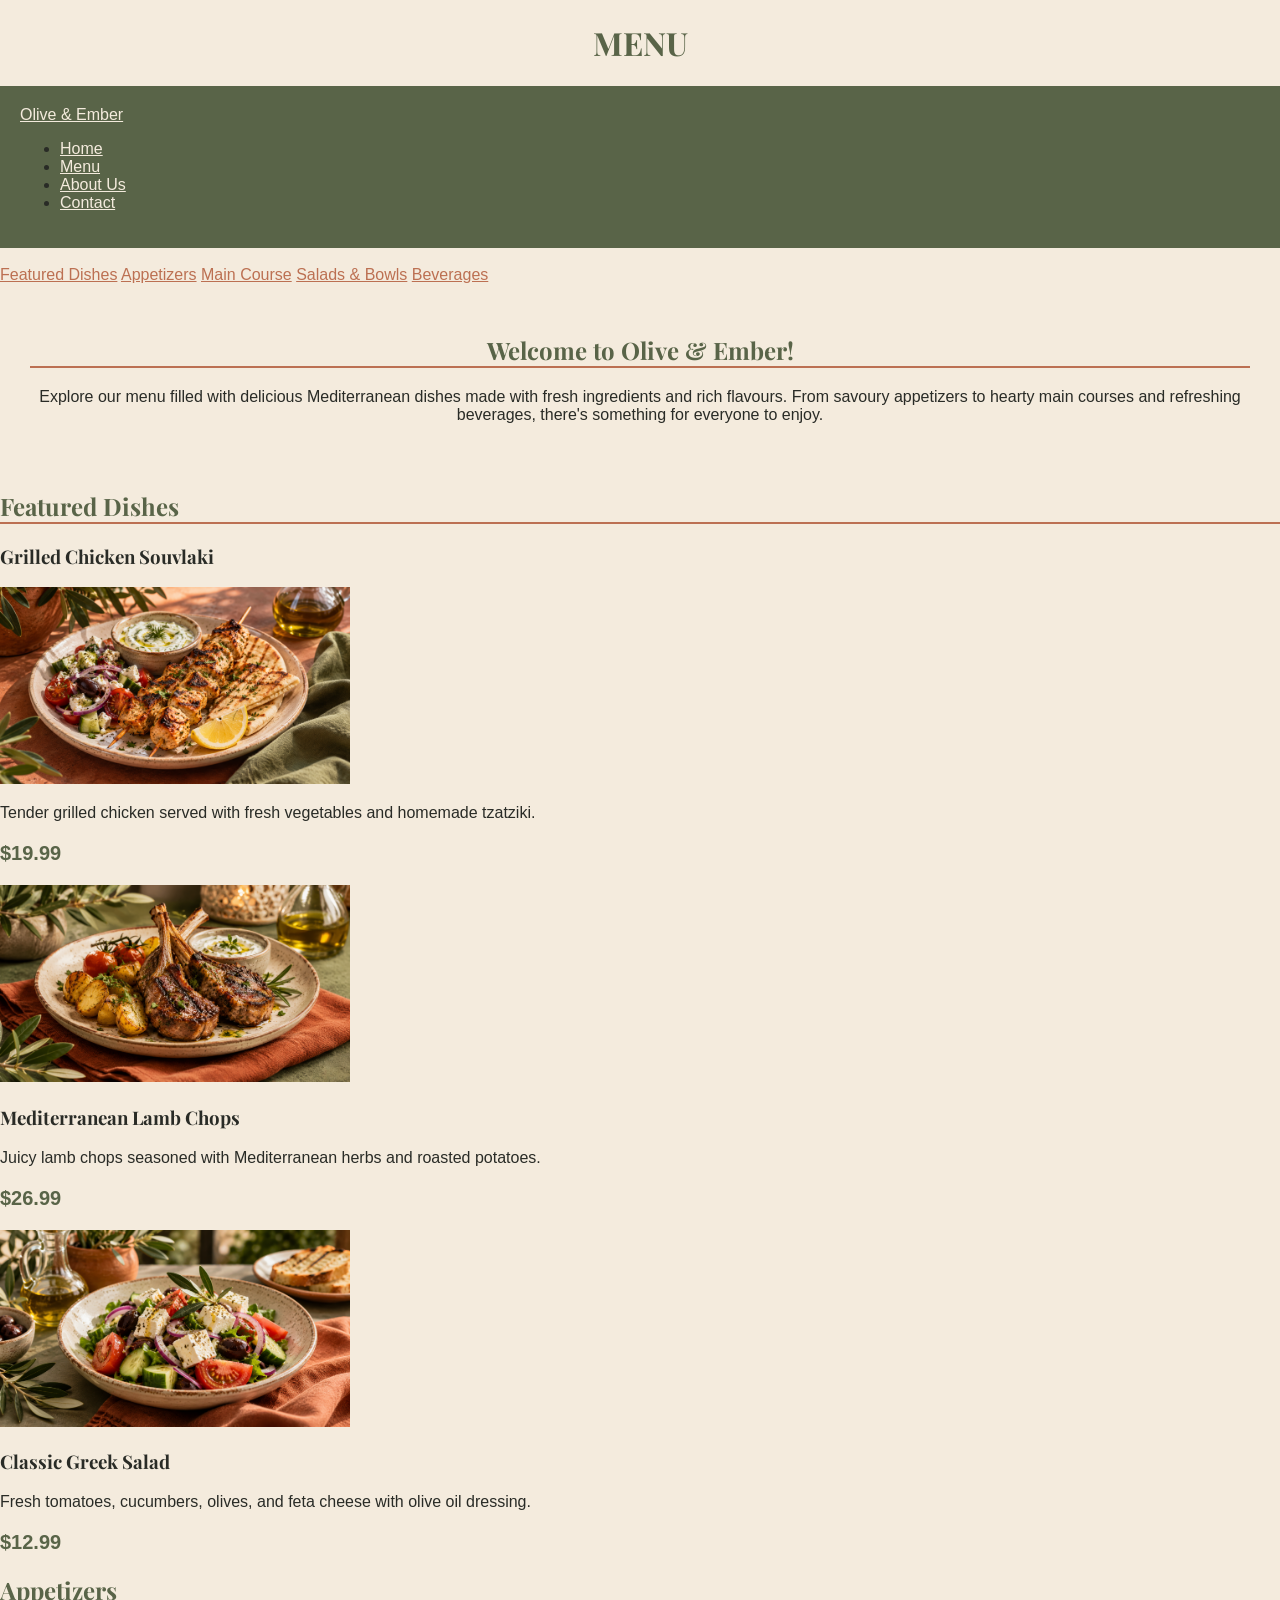
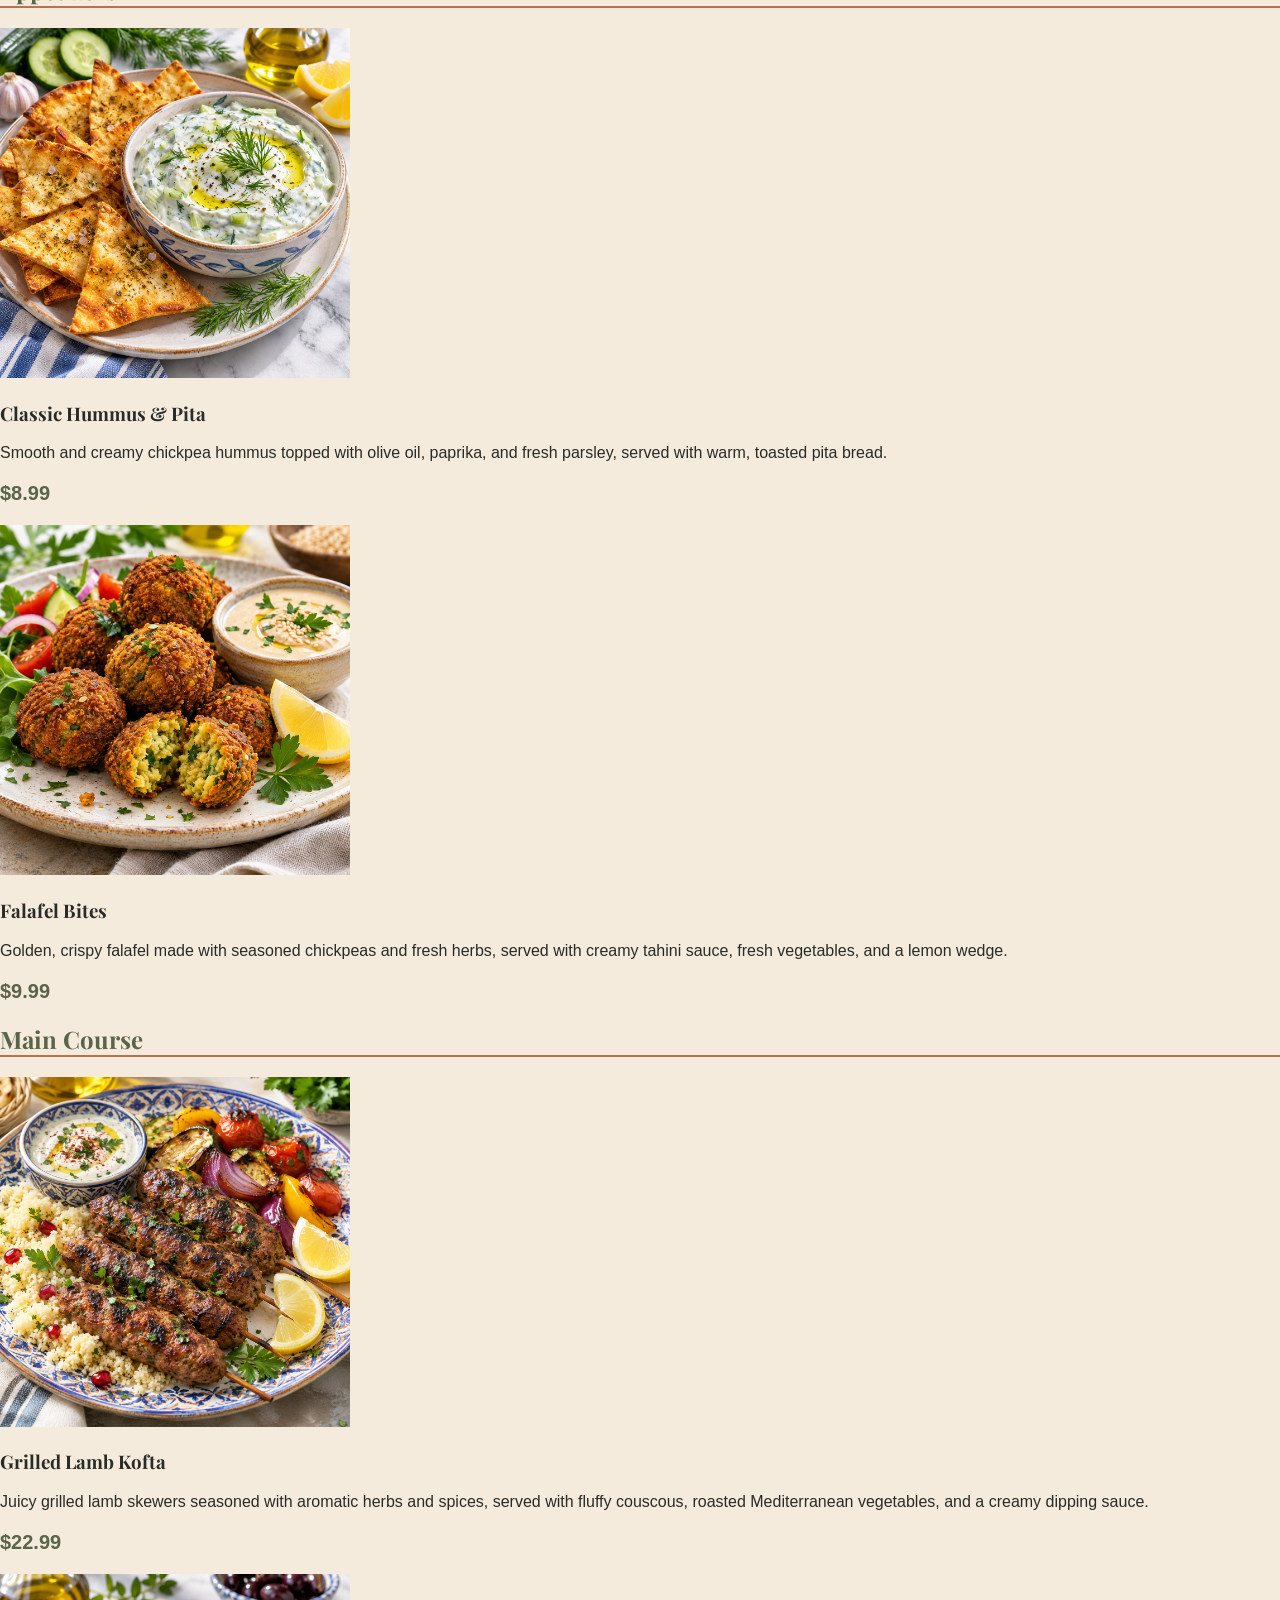
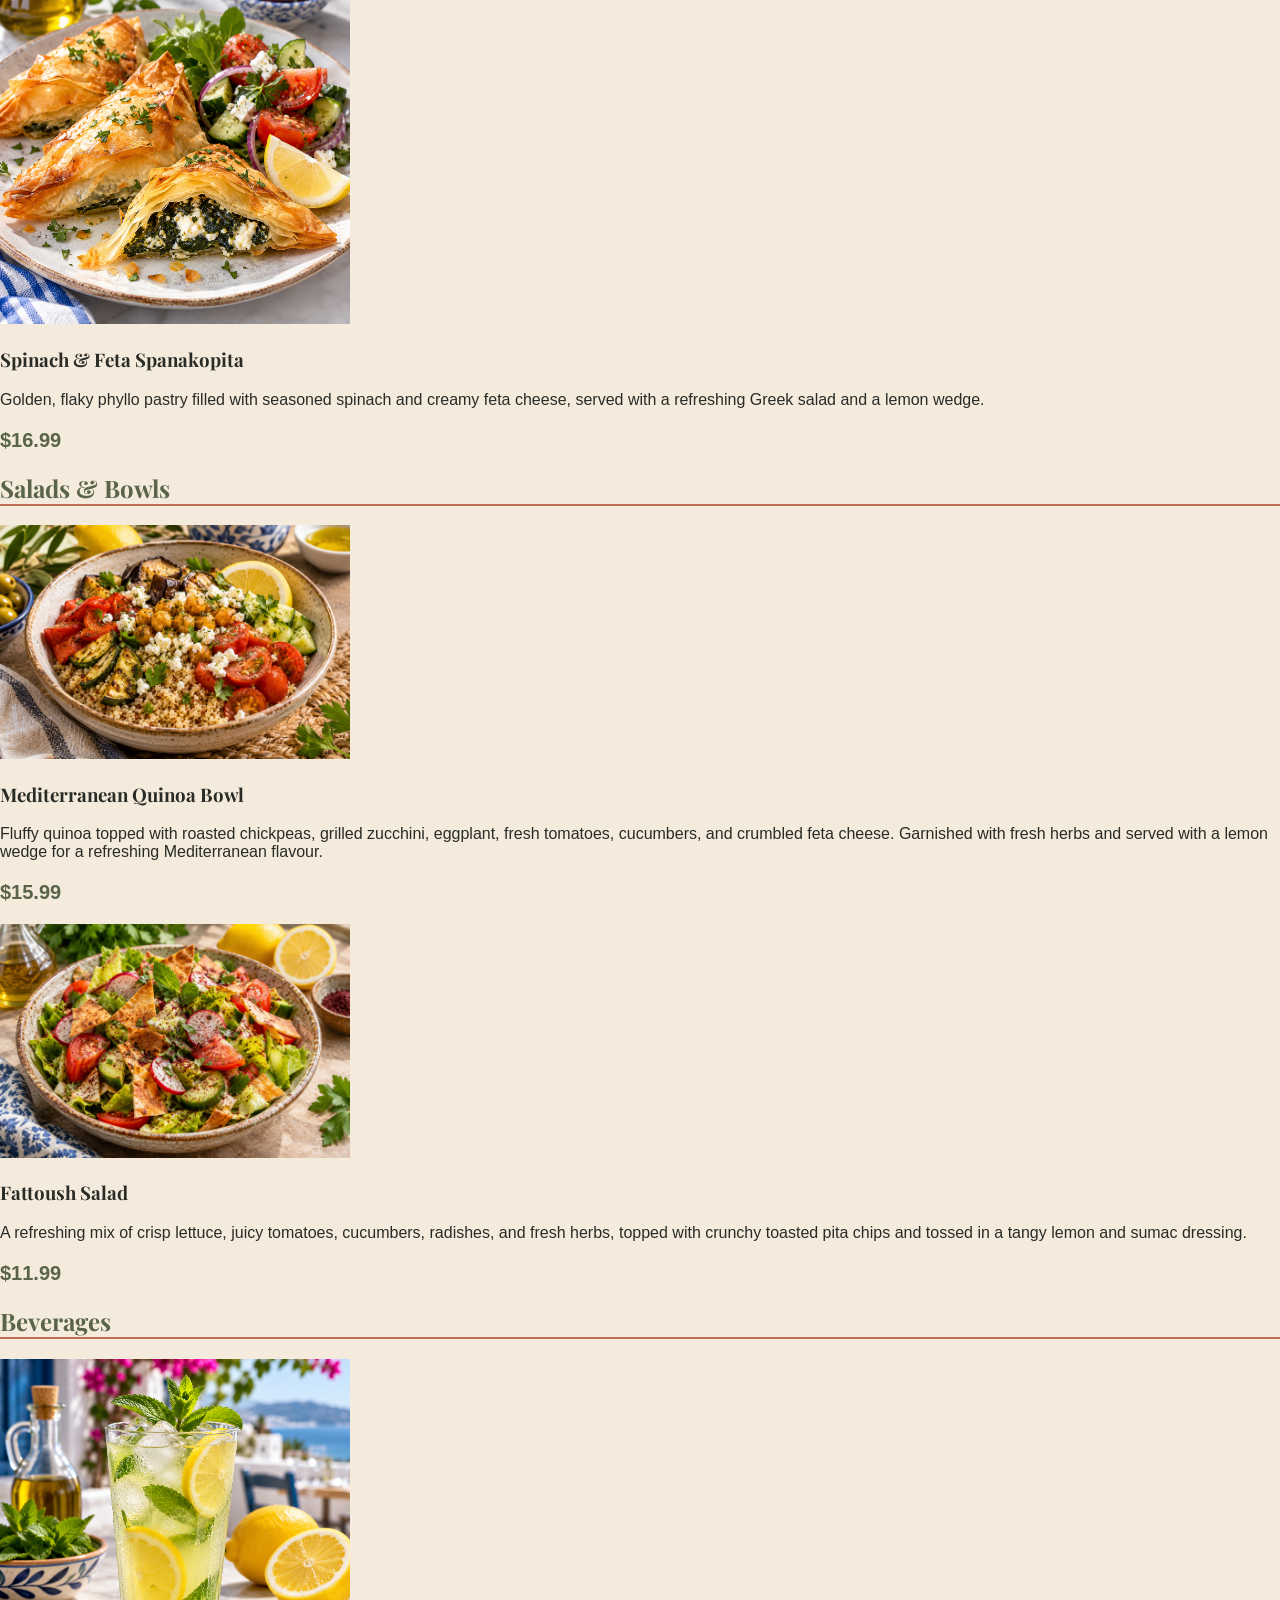
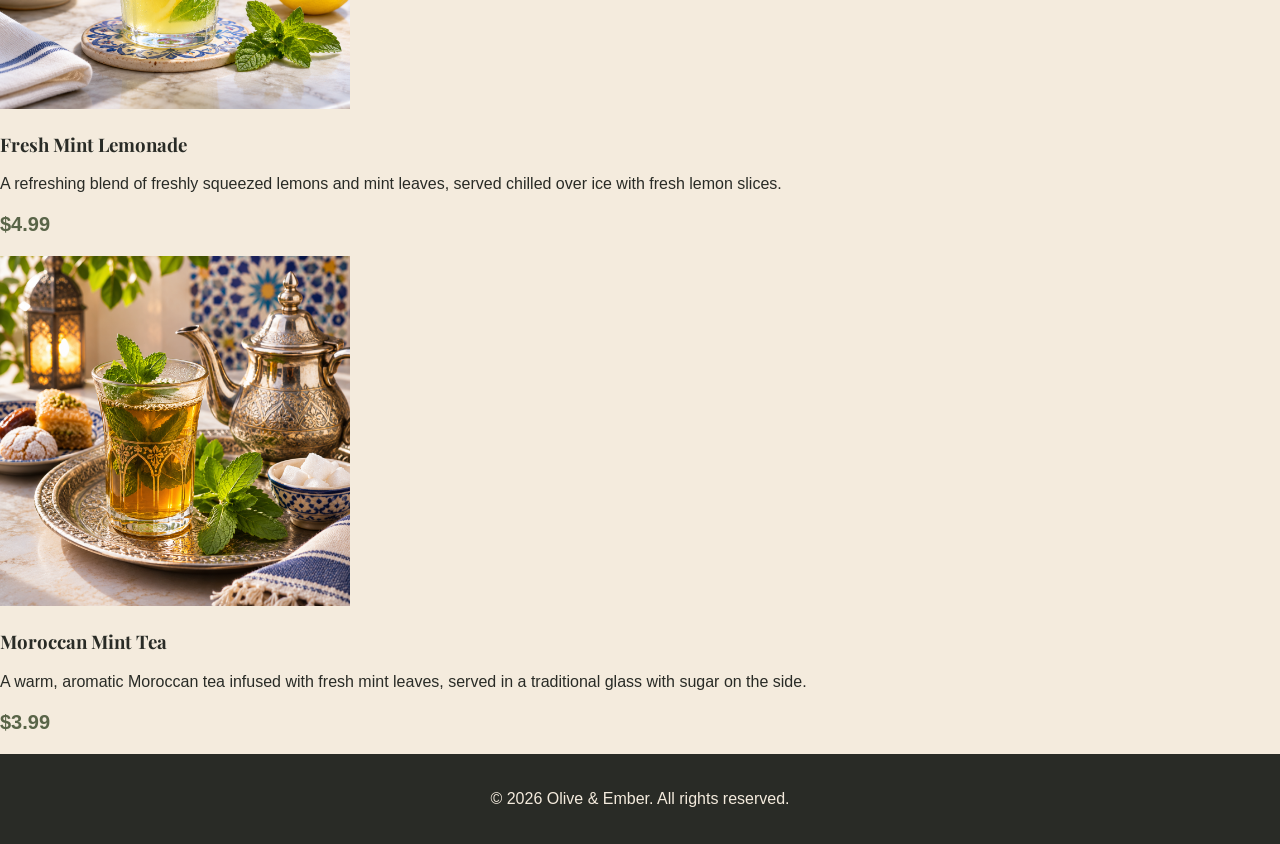
==== commit d06d647e: "added class for menu nav" ====
--- a/menu.html
+++ b/menu.html
@@ -27,8 +27,8 @@
                 <li><a href="contact.html">Contact</a></li>
             </ul>
         </nav>
-
-        <nav>
+<br>
+        <nav class="menu-nav">
             <a href="#featured-dishes">Featured Dishes</a>
             <a href="#appetizers">Appetizers</a>
             <a href="#main-course">Main Course</a>
--- a/css/style.css
+++ b/css/style.css
@@ -27,7 +27,11 @@
 
 .site-nav a {
     color: #F4EBDD;
-    text-decoration: none;
+
+}
+
+.menu-nav a {
+    color: #BC7052;
 }
 
 header h1 {
@@ -67,4 +71,5 @@
 
 footer p {
     color: #F4EBDD;
-}+}
+
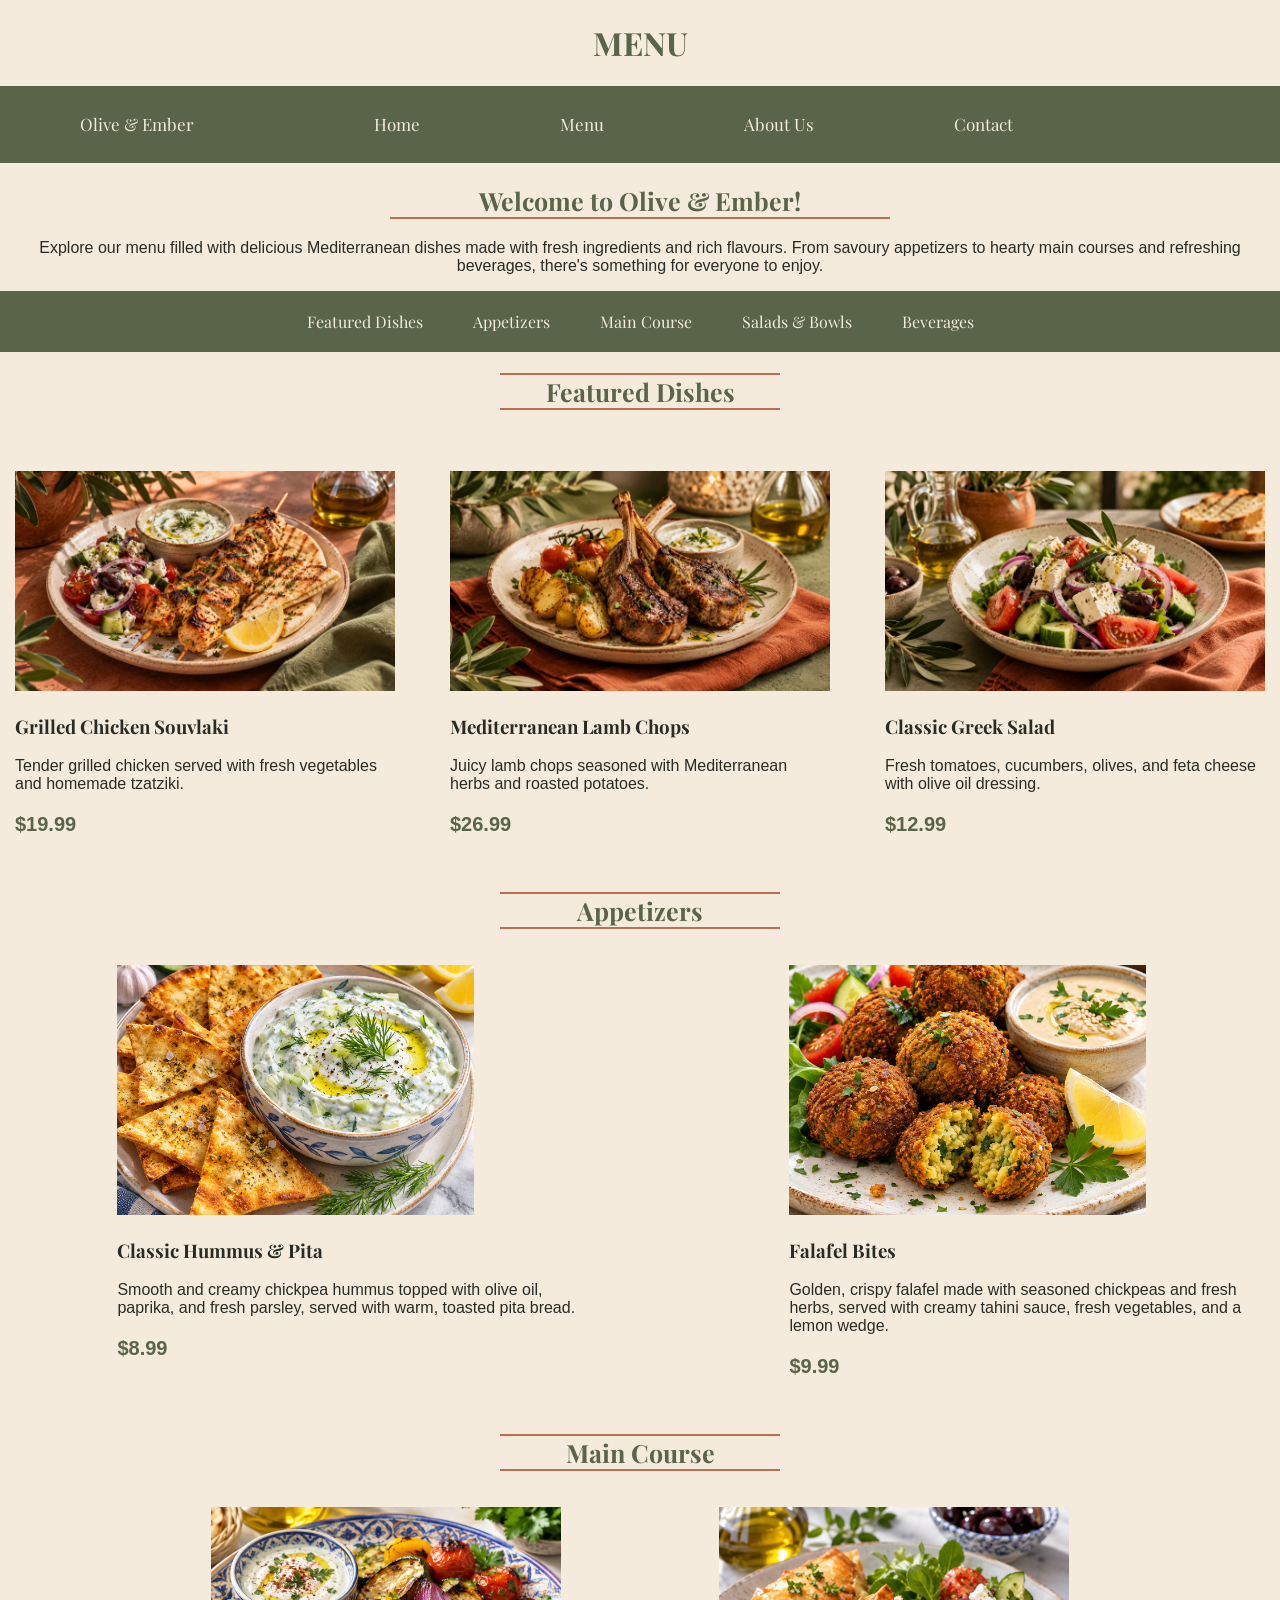
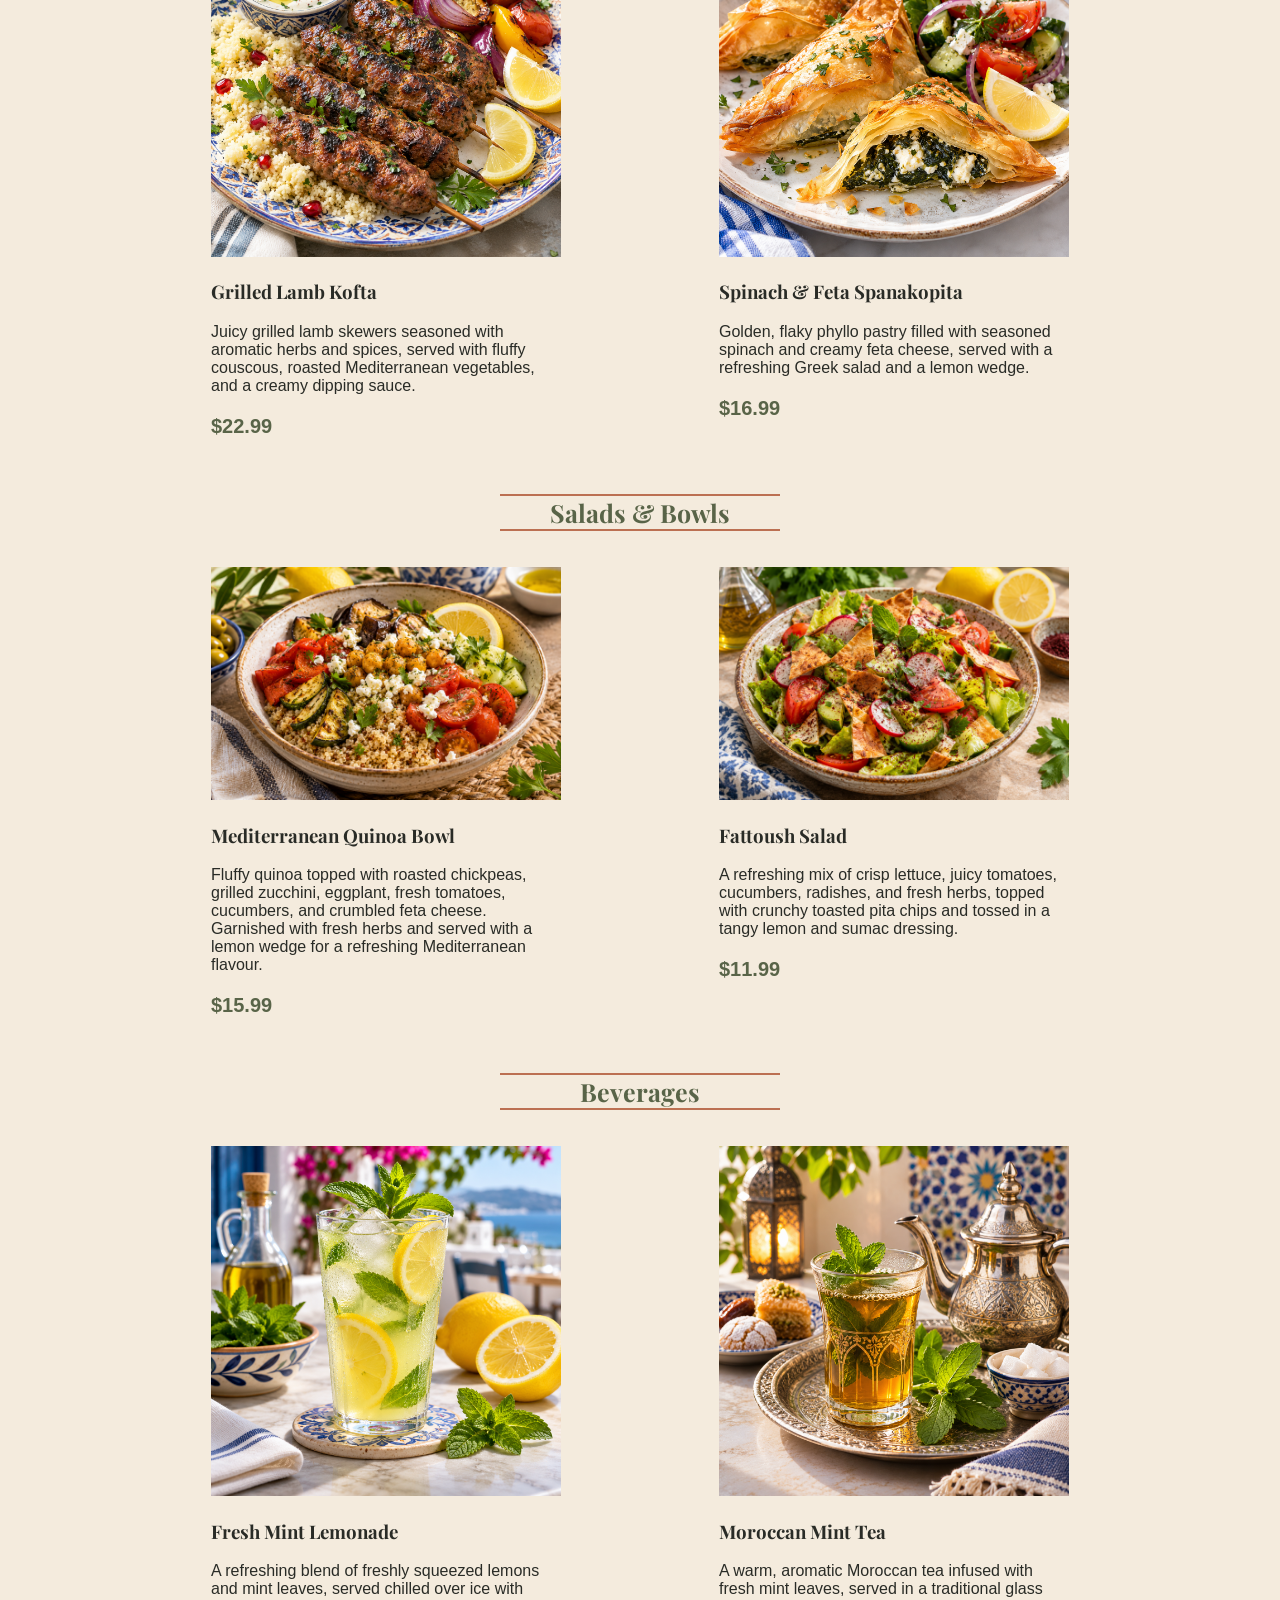
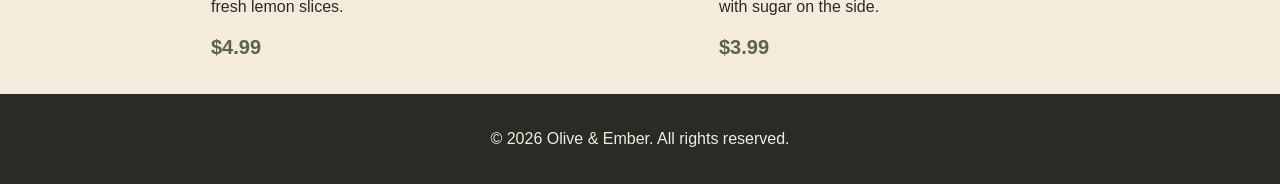
==== commit 0b341384: "updated menu.html classes and did the layout and colouring inside the css" ====
--- a/menu.html
+++ b/menu.html
@@ -13,9 +13,8 @@
 </head>
 
 <body>
-
+<h1>MENU</h1>
     <header>
-        <h1>MENU</h1>
 
         <nav class="site-nav">
             <a href="index.html" class="logo">Olive & Ember</a>
@@ -27,18 +26,9 @@
                 <li><a href="contact.html">Contact</a></li>
             </ul>
         </nav>
-<br>
-        <nav class="menu-nav">
-            <a href="#featured-dishes">Featured Dishes</a>
-            <a href="#appetizers">Appetizers</a>
-            <a href="#main-course">Main Course</a>
-            <a href="#salads">Salads & Bowls</a>
-            <a href="#beverages">Beverages</a>
-        </nav>
     </header>
 
     <main>
-
         <section class="menu-intro">
             <h2>Welcome to Olive & Ember!</h2>
             <p>
@@ -51,14 +41,22 @@
             </p>
         </section>
 
+        <nav class="menu-nav">
+            <a href="#featured-dishes">Featured Dishes</a>
+            <a href="#appetizers">Appetizers</a>
+            <a href="#main-course">Main Course</a>
+            <a href="#salads">Salads & Bowls</a>
+            <a href="#beverages">Beverages</a>
+        </nav>
+
         <section id="featured-dishes">
             <h2>Featured Dishes</h2>
 
             <article class="featured-card">
-                <h3>Grilled Chicken Souvlaki</h3>
                 <img src="images/souvlaki.jpg"
                      alt="Grilled chicken souvlaki with vegetables"
                      width="350">
+                <h3>Grilled Chicken Souvlaki</h3>
                 <p>
                     Tender grilled chicken served with fresh
                     vegetables and homemade tzatziki.
@@ -95,7 +93,7 @@
         <section id="appetizers">
             <h2>Appetizers</h2>
 
-            <article class="dish-card">
+            <article class="appetizers-card">
                 <img src="images/Pita.png"
                      alt="Creamy hummus with warm pita bread"
                      width="350">
@@ -152,7 +150,7 @@
         <section id="salads">
             <h2>Salads & Bowls</h2>
 
-            <article class="main-course-card">
+            <article class="salads-card">
                 <img src="images/Quinoa.png"
                      alt="Quinoa Bowl"
                      width="350">
@@ -164,7 +162,7 @@
                 <p class="price">$15.99</p>
             </article>
 
-            <article class="main-course-card">
+            <article class="salads-card">
                 <img src="images/Fattoush.png"
                      alt="Fattoush Salad"
                      width="350">
@@ -179,7 +177,7 @@
         <section id="beverages">
             <h2>Beverages</h2>
 
-            <article class="main-course-card">
+            <article class="beverages-card">
                 <img src="images/Lemonade.png"
                      alt="Lemonade"
                      width="350">
@@ -190,7 +188,7 @@
                 <p class="price">$4.99</p>
             </article>
 
-            <article class="main-course-card">
+            <article class="beverages-card">
                 <img src="images/Tea.png"
                      alt="Mint Tea"
                      width="350">
--- a/css/style.css
+++ b/css/style.css
@@ -1,11 +1,10 @@
-/* Olive & Ember Project - Starter Styles */
+/* Added comments to help teammates understand my thought process or why i added it */
 
 body {
     font-family: Arial, sans-serif;
-    margin: 0;
-    padding: 0;
     background-color: #F4EBDD;
     color: #292B26;
+    margin: 0;
 }
 
 h1, h2, h3 {
@@ -14,52 +13,278 @@
 
 h1, h2 {
     color: #596448;
+    text-align: center;
+}
+
+h2 {
+    font-size: 25px;
 }
 
 h3 {
     color: #292B26;
 }
 
+
+/*
+site navigation
+- align items makes it so the olive and ember link and the otehr links are centered
+- padding was just a visula choice (the background color of the padding)
+- display is so that olive garden and the links are not stacked
+*/
+
 .site-nav {
+    display: flex;
+    align-items: center;
+    background-color: #596448;
+    padding: 10px;
+    font-size: 17px;
+}
+
+
+/*
+-Nav links covers links of the page (to go to different page)
+- list style type none makes it so that it removes the point form.
+- display makes it so that it is not stacked up against eachotehr
+*/
+
+.nav-links {
+    list-style-type: none;
+    display: flex;
+}
+
+/*
+sita nav a is the logog/thetitle
+- color handles the color
+- I juts used padding left to adjust th epositioning of the text (casue lowkey dont know how to move the txt for the site navigation section
+- text decoration was to remove the underline on the link
+*/
+
+.site-nav a {
+    color: #F4EBDD;
+    padding-left: 70px;
+    padding-right: 70px;
+    font-family: 'Playfair Display', serif;
+    text-decoration: none;
+}
+
+/* added this to make it change color when you hover */
+
+.site-nav a:hover {
+    color: #BC7052;
+    text-decoration: underline;
+}
+
+/* added text deco to none so taht there is no underline by default */
+
+.menu-nav a {
+    color: #F4EBDD;
+    text-decoration: none;
+    font-family: 'Playfair Display', serif;
+}
+
+.menu-nav a:hover {
+    color: #BC7052;
+}
+
+.menu-nav {
     background-color: #596448;
     padding: 20px;
-}
-
-.site-nav a {
-    color: #F4EBDD;
-
-}
-
-.menu-nav a {
-    color: #BC7052;
-}
-
-header h1 {
-    text-align: center;
+    justify-content: center;
+    display: flex;
+    gap: 50px;
 }
 
 .menu-intro {
     text-align: center;
-    padding: 30px;
-}
+}
+
+/* margin left and right was just to center the h2 (cause it wasnt centering with text-align for some reason). Margin left and right auto just centers it automatically by the way.*/
+
+/*nevermind it was becasue h2 was a child so text align only centers the text within the parent and not outside of it whoops*/
 
 .menu-intro h2 {
-    color: #596448;
-}
-
+    border-bottom: 2px solid #BC7052;
+    width: 500px;
+    margin-left: auto;
+    margin-right: auto;
+}
+
+/*
 main h2 {
     color: #596448;
     border-bottom: 2px solid #BC7052;
 }
-
+*/
 article p {
     color: #292B26;
 }
+
+
 
 .price {
     color: #596448;
     font-weight: 600;
     font-size: 20px;
+}
+
+header {
+    position: sticky;
+    top: 0;
+}
+
+/* featured stuff */
+
+#featured-dishes {
+    display: flex;
+    flex-wrap: wrap;
+    gap: 25px;
+    justify-content: center;
+}
+
+.featured-card {
+    flex: 1;
+    padding: 15px;
+    box-sizing: border-box;
+}
+
+.featured-card img {
+    width: 100%;
+    height: 220px;
+}
+
+/* the reason the margin was 500 px was becasue when i put it to auto the layout/cards were our of place and looked really really uneven. So i decided to mess with the size of the margin (i was thinking of forcing the cards to shift right so that it can reset back to its original area.
+
+/* also the thing was copy and pasted from the intro h2 thingy*/
+
+/* also i added border top becasue i thought it would look cooler lol*/
+
+#featured-dishes h2 {
+    width: 25%;
+    border-top: 2px solid #BC7052;
+    border-bottom: 2px solid #BC7052;
+    margin-left: 500px;
+    margin-right: 500px;
+}
+
+/* appetizer stuff */
+
+#appetizers {
+    display: flex;
+    flex-wrap: wrap;
+    gap: 5%;
+    justify-content: center;
+}
+
+/* added margin here becasue of how uneven it looked originally*/
+
+.appetizers-card {
+    flex: 1;
+    padding: 15px;
+    box-sizing: border-box;
+    margin-left: 8%;
+}
+
+
+.appetizers-card img {
+    width: 75%;
+    height: 250px;
+    object-fit: cover;
+}
+
+#appetizers h2 {
+    width: 25%;
+    border-top: 2px solid #BC7052;
+    border-bottom: 2px solid #BC7052;
+    margin-left: 500px;
+    margin-right: 500px;
+}
+
+/* main dish stuff */
+/* most of the stuff below were just copy and pasted from the feature dishes css stuff */
+
+#main-course {
+    display: flex;
+    flex-wrap: wrap;
+    gap: 10%;
+    justify-content: center;
+}
+
+.main-course-card {
+    flex: 0;
+    padding: 15px;
+    box-sizing: border-box;
+}
+
+.main-course img {
+    width: 100%;
+    height: 250px;
+    object-fit: cover;
+}
+
+#main-course h2 {
+    width: 25%;
+    border-top: 2px solid #BC7052;
+    border-bottom: 2px solid #BC7052;
+    margin-left: 500px;
+    margin-right: 500px;
+}
+
+/*salad stuff */
+
+#salads {
+    display: flex;
+    flex-wrap: wrap;
+    gap: 10%;
+    justify-content: center;
+}
+
+.salads-card {
+    flex: 0;
+    padding: 15px;
+    box-sizing: border-box;
+}
+
+.salads img {
+    width: 100%;
+    height: 220px;
+    object-fit: cover;
+}
+
+#salads h2 {
+    width: 25%;
+    border-top: 2px solid #BC7052;
+    border-bottom: 2px solid #BC7052;
+    margin-left: 500px;
+    margin-right: 500px;
+}
+
+/* beverages stuff */
+
+#beverages {
+    display: flex;
+    flex-wrap: wrap;
+    gap: 10%;
+    justify-content: center;
+}
+
+.beverages-card {
+    flex: 0;
+    padding: 15px;
+    box-sizing: border-box;
+}
+
+.beverages img {
+    width: 100%;
+    height: 220px;
+    object-fit: cover;
+}
+
+#beverages h2 {
+    width: 25%;
+    border-top: 2px solid #BC7052;
+    border-bottom: 2px solid #BC7052;
+    margin-left: 500px;
+    margin-right: 500px;
 }
 
 footer {
